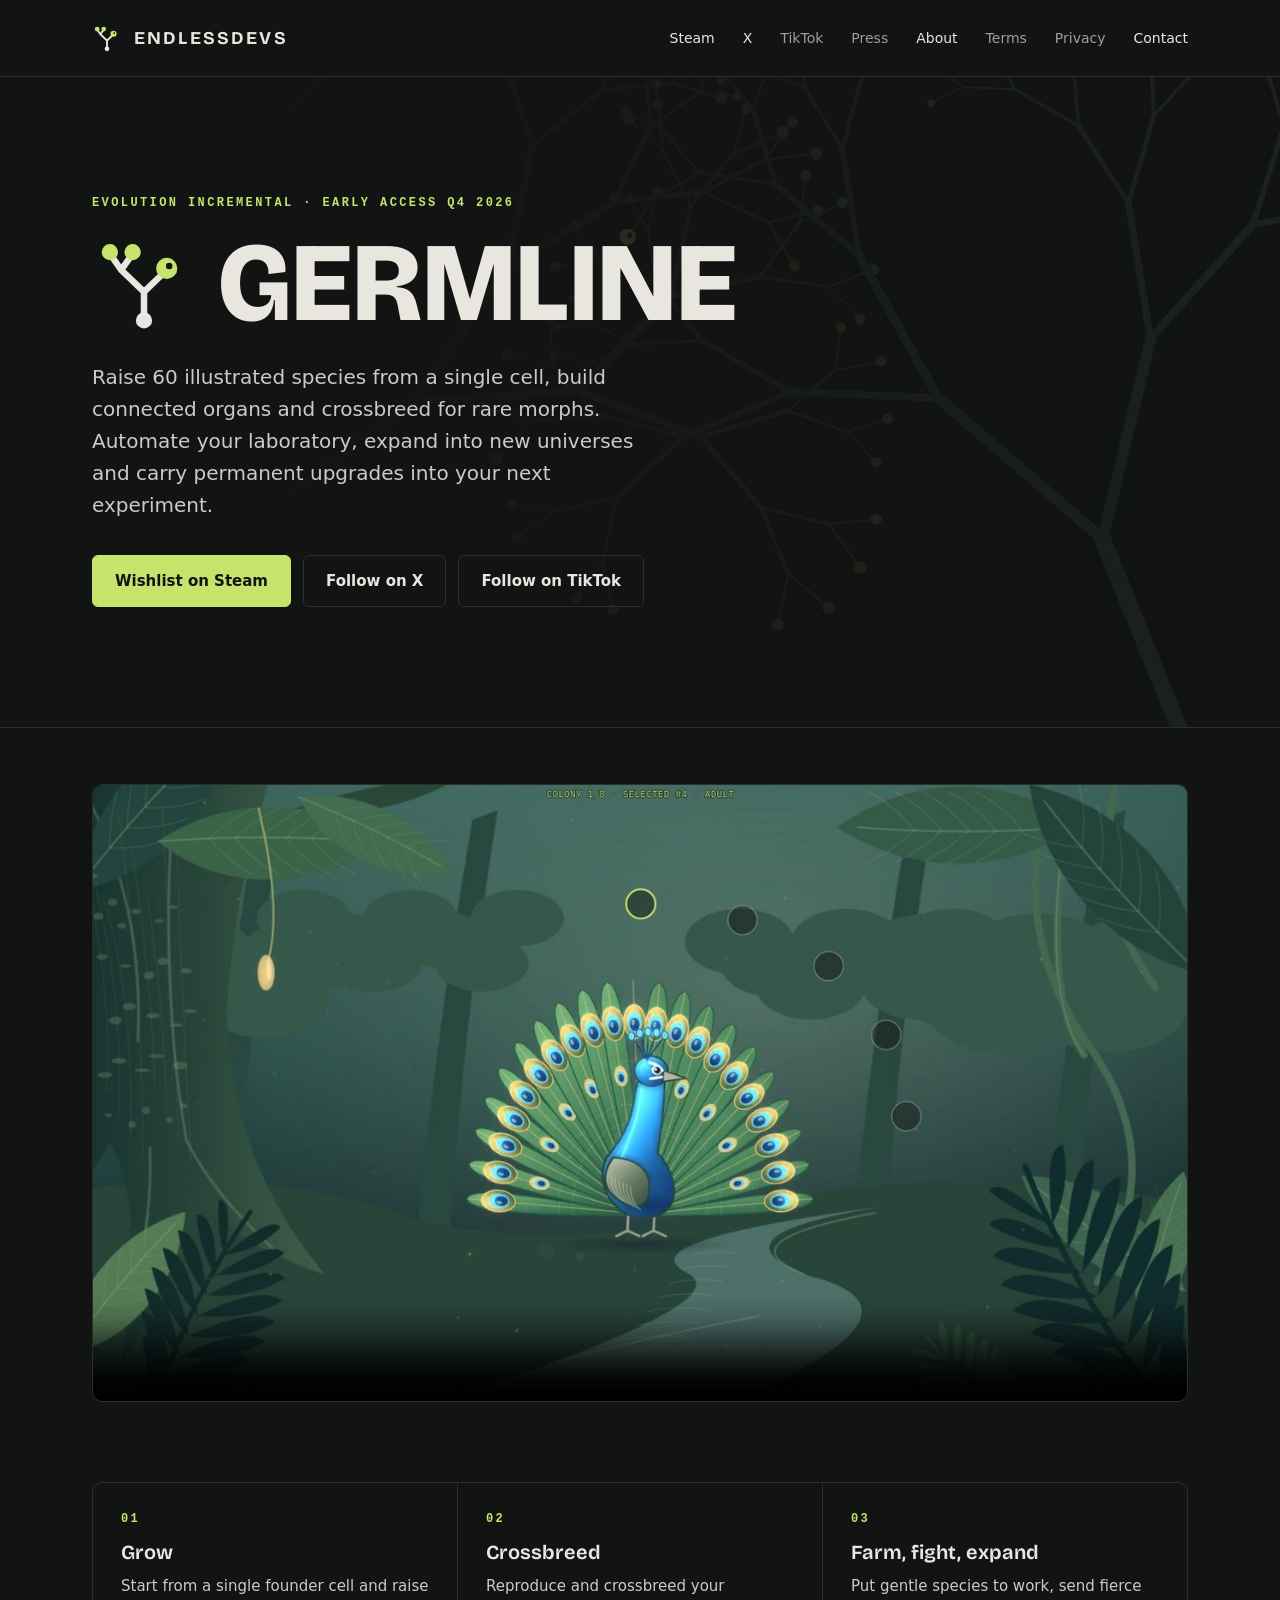
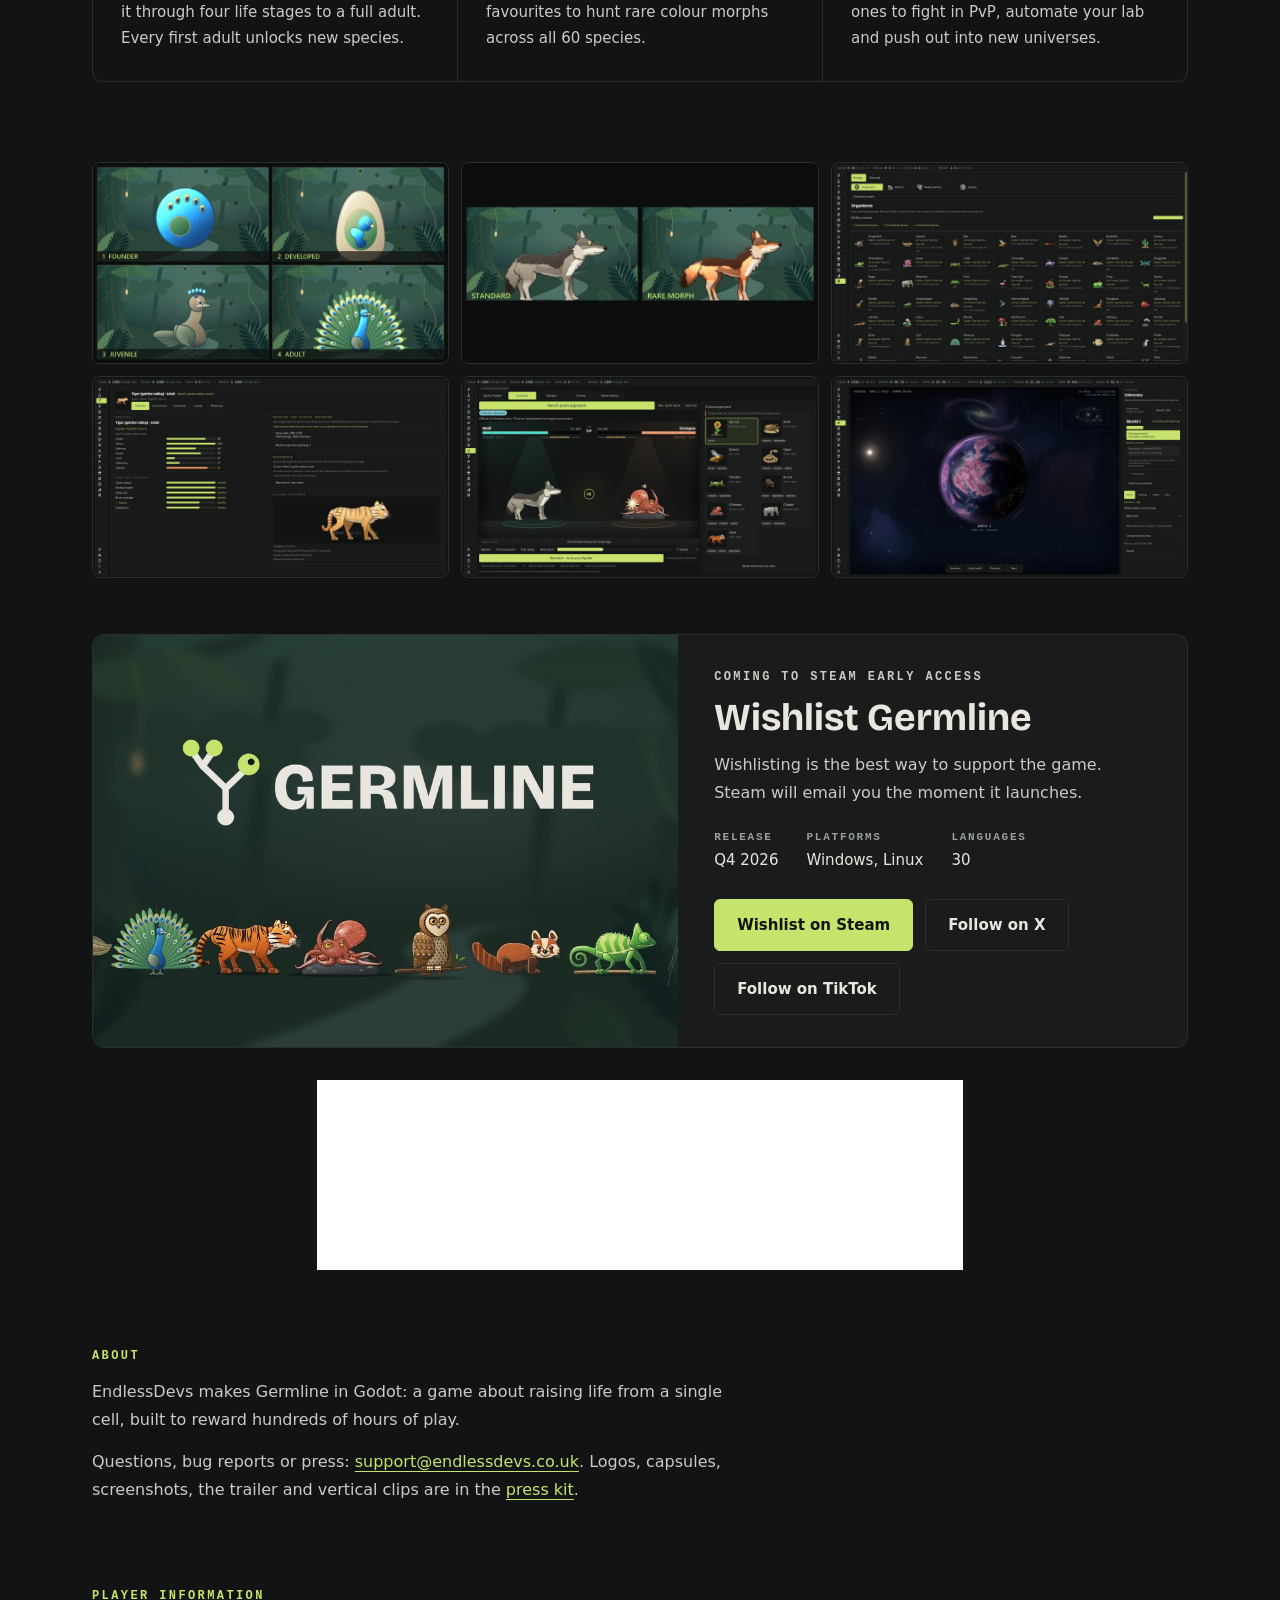
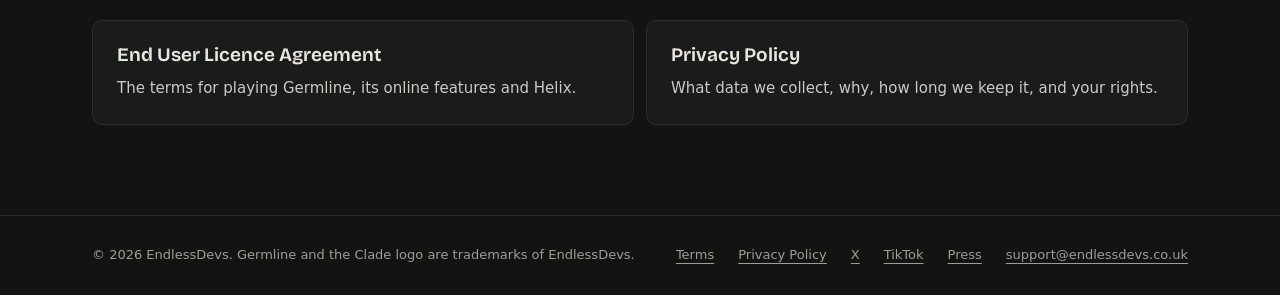
==== index.html @ 348ab43d "site: embed trailer and Steam widget; add /press kit (logos, capsules, screenshots, trailer, vertica" ====
<!doctype html>
<html lang="en">
<head>
<meta charset="utf-8">
<meta name="viewport" content="width=device-width, initial-scale=1">
<title>Germline · EndlessDevs</title>
<meta name="description" content="Germline is an evolution incremental game by EndlessDevs. Raise 60 illustrated species from a single cell, crossbreed for rare morphs and automate your laboratory. Wishlist it now on Steam.">
<meta property="og:title" content="Germline · EndlessDevs">
<meta property="og:description" content="Raise 60 illustrated species from a single cell. Wishlist it now on Steam.">
<meta property="og:image" content="https://endlessdevs.co.uk/assets/og.jpg">
<meta property="og:url" content="https://endlessdevs.co.uk/">
<meta name="twitter:card" content="summary_large_image">
<meta name="twitter:site" content="@TheEndlessDevs">
<meta name="theme-color" content="#121413">
<link rel="icon" href="/assets/mark.svg" type="image/svg+xml">
<link rel="preconnect" href="https://fonts.googleapis.com">
<link rel="preconnect" href="https://fonts.gstatic.com" crossorigin>
<link rel="stylesheet" href="https://fonts.googleapis.com/css2?family=Bricolage+Grotesque:opsz,wght@12..96,600;12..96,650;12..96,700;12..96,800&display=swap">
<link rel="stylesheet" href="/style.css?v=20261022f">
</head>
<body>
<a class="skip" href="#main">Skip to content</a>
<header class="site-header">
  <div class="wrap">
    <a class="brand" href="/"><img src="/assets/mark.svg" alt=""><span>ENDLESSDEVS</span></a>
    <nav class="nav" aria-label="Site">
      <a href="https://store.steampowered.com/app/5419730/Germline/" aria-current="page">Steam</a>
      <a href="https://x.com/TheEndlessDevs" aria-current="page">X</a>
      <a href="https://www.tiktok.com/@endless.devs">TikTok</a>
      <a href="/press">Press</a>
      <a href="/#about" aria-current="page">About</a>
      <a href="/eula">Terms</a>
      <a href="/privacy">Privacy</a>
      <a href="mailto:support@endlessdevs.co.uk" aria-current="page">Contact</a>
    </nav>
  </div>
</header>

<main id="main">
  <section class="hero">
    <div class="wrap">
      <p class="eyebrow">Evolution incremental · Early Access Q4 2026</p>
      <h1 class="logo"><img src="/assets/mark.svg" alt=""><span>GERMLINE</span></h1>
      <p class="lede">Raise 60 illustrated species from a single cell, build connected organs and crossbreed for rare morphs. Automate your laboratory, expand into new universes and carry permanent upgrades into your next experiment.</p>
      <div class="actions">
        <a class="btn btn-primary" href="https://store.steampowered.com/app/5419730/Germline/">Wishlist on Steam</a>
        <a class="btn" href="https://x.com/TheEndlessDevs">Follow on X</a>
        <a class="btn" href="https://www.tiktok.com/@endless.devs">Follow on TikTok</a>
      </div>
    </div>
  </section>

  <div class="wrap">
    <section class="trailer" aria-label="Trailer">
      <video controls playsinline preload="metadata" poster="/assets/trailer-poster.jpg" width="1920" height="1080">
        <source src="/assets/germline-trailer.mp4" type="video/mp4">
        <a href="/assets/germline-trailer.mp4">Watch the Germline trailer</a>
      </video>
    </section>

    <section class="features" aria-label="What you do in Germline">
      <div>
        <p class="eyebrow">01</p>
        <h2>Grow</h2>
        <p>Start from a single founder cell and raise it through four life stages to a full adult. Every first adult unlocks new species.</p>
      </div>
      <div>
        <p class="eyebrow">02</p>
        <h2>Crossbreed</h2>
        <p>Reproduce and crossbreed your favourites to hunt rare colour morphs across all 60 species.</p>
      </div>
      <div>
        <p class="eyebrow">03</p>
        <h2>Farm, fight, expand</h2>
        <p>Put gentle species to work, send fierce ones to fight in PvP, automate your lab and push out into new universes.</p>
      </div>
    </section>

    <section class="gallery" aria-label="Screenshots">
      <a href="/assets/shots/stages.jpg"><img src="/assets/shots/stages.jpg" alt="A peacock through its four life stages: founder cell, developed, juvenile and adult" loading="lazy" width="1600" height="900"></a>
      <a href="/assets/shots/morphs.jpg"><img src="/assets/shots/morphs.jpg" alt="A standard grey wolf beside its rare red colour morph" loading="lazy" width="1600" height="900"></a>
      <a href="/assets/shots/collection.jpg"><img src="/assets/shots/collection.jpg" alt="The organism collection: all 60 species unlocked, each with its role, fight and farm stats and rare morphs" loading="lazy" width="1600" height="900"></a>
      <a href="/assets/shots/species.jpg"><img src="/assets/shots/species.jpg" alt="Species page for a golden tabby tiger: stats, habitat fitness, reproduction and rare morph odds" loading="lazy" width="1600" height="900"></a>
      <a href="/assets/shots/arena.jpg"><img src="/assets/shots/arena.jpg" alt="A wolf strikes an octopus in the AI arena, with a list of opponents to choose from" loading="lazy" width="1600" height="900"></a>
      <a href="/assets/shots/universe.jpg"><img src="/assets/shots/universe.jpg" alt="The universe view: a pink and blue world in orbit, ready to develop to level 3" loading="lazy" width="1600" height="900"></a>
    </section>

    <section class="wishlist" aria-labelledby="wl-title">
      <a class="wl-art" href="https://store.steampowered.com/app/5419730/Germline/" tabindex="-1" aria-hidden="true"><img src="/assets/og.jpg" alt="" loading="lazy" width="1200" height="630"></a>
      <div class="wl-body">
        <p class="eyebrow">Coming to Steam Early Access</p>
        <h2 id="wl-title">Wishlist Germline</h2>
        <p>Wishlisting is the best way to support the game. Steam will email you the moment it launches.</p>
        <ul class="wl-meta">
          <li><strong>Release</strong>Q4 2026</li>
          <li><strong>Platforms</strong>Windows, Linux</li>
          <li><strong>Languages</strong>30</li>
        </ul>
        <div class="actions">
          <a class="btn btn-primary" href="https://store.steampowered.com/app/5419730/Germline/">Wishlist on Steam</a>
          <a class="btn" href="https://x.com/TheEndlessDevs">Follow on X</a>
          <a class="btn" href="https://www.tiktok.com/@endless.devs">Follow on TikTok</a>
        </div>
      </div>
    </section>

    <iframe class="steam-widget" src="https://store.steampowered.com/widget/5419730/" title="Germline on Steam" loading="lazy" width="646" height="190"></iframe>

    <section class="studio" id="about">
      <p class="eyebrow">About</p>
      <div>
        <p>EndlessDevs makes Germline in Godot: a game about raising life from a single cell, built to reward hundreds of hours of play.</p>
        <p>Questions, bug reports or press: <a href="mailto:support@endlessdevs.co.uk">support@endlessdevs.co.uk</a>. Logos, capsules, screenshots, the trailer and vertical clips are in the <a href="/press">press kit</a>.</p>
      </div>
    </section>

    <section class="docs" aria-labelledby="player-info">
      <p class="eyebrow" id="player-info">Player information</p>
      <div class="doc-links">
        <a href="/eula"><strong>End User Licence Agreement</strong><span>The terms for playing Germline, its online features and Helix.</span></a>
        <a href="/privacy"><strong>Privacy Policy</strong><span>What data we collect, why, how long we keep it, and your rights.</span></a>
      </div>
    </section>
  </div>
</main>

<footer class="site-footer">
  <div class="wrap">
    <span>© 2026 EndlessDevs. Germline and the Clade logo are trademarks of EndlessDevs.</span>
    <nav aria-label="Legal">
      <a href="/eula">Terms</a>
      <a href="/privacy">Privacy Policy</a>
      <a href="https://x.com/TheEndlessDevs">X</a>
      <a href="https://www.tiktok.com/@endless.devs">TikTok</a>
      <a href="/press">Press</a>
      <a href="mailto:support@endlessdevs.co.uk">support@endlessdevs.co.uk</a>
    </nav>
  </div>
</footer>
</body>
</html>
---- style.css ----
:root{color-scheme:dark;--bg:#121413;--panel:#191c1a;--ink:#e8e6df;--body:#c9ccc4;--muted:#9a9f97;--line:#2a2f2b;--accent:#c6e36b;--display:"Bricolage Grotesque",system-ui,sans-serif}
*{box-sizing:border-box}
html{scroll-behavior:smooth;scroll-padding-top:24px}
body{margin:0;background:var(--bg);color:var(--ink);font:16px/1.75 system-ui,-apple-system,"Segoe UI",sans-serif;-webkit-font-smoothing:antialiased}
a{color:var(--accent);text-underline-offset:4px}
a:hover{color:#fff}
a:focus-visible,button:focus-visible{outline:3px solid var(--accent);outline-offset:4px;border-radius:2px}
.skip{position:absolute;left:16px;top:-100px;background:var(--accent);color:var(--bg);padding:8px 14px;z-index:10}
.skip:focus{top:12px}
.wrap{max-width:1160px;margin:0 auto;padding:0 32px}

/* Site header and footer */
.site-header{border-bottom:1px solid var(--line)}
.site-header .wrap{display:flex;justify-content:space-between;align-items:center;min-height:76px;gap:24px}
.brand{display:flex;align-items:center;gap:12px;color:var(--ink);text-decoration:none;font:700 18px/1 var(--display);letter-spacing:.12em}
.brand img{width:30px;height:30px}
.brand small{display:block;font:600 10px/1.4 system-ui,sans-serif;letter-spacing:.2em;color:var(--muted);margin-top:4px}
.nav{display:flex;gap:28px;font-size:14px}
.nav a{color:var(--muted);text-decoration:none}
.nav a:hover,.nav a[aria-current]{color:var(--ink)}
.site-footer{border-top:1px solid var(--line);color:var(--muted);font-size:13px}
.site-footer .wrap{display:flex;flex-wrap:wrap;justify-content:space-between;gap:12px 28px;padding-top:28px;padding-bottom:28px}
.site-footer nav{display:flex;flex-wrap:wrap;gap:12px 24px}
.site-footer a{color:var(--muted)}
.site-footer a:hover{color:var(--ink)}

/* Shared type */
.eyebrow{color:var(--accent);text-transform:uppercase;letter-spacing:.2em;font:600 12px/1 ui-monospace,monospace;margin:0}
h1,h2,h3{font-family:var(--display);color:var(--ink)}
.btn{display:inline-flex;align-items:center;gap:8px;padding:12px 22px;border-radius:6px;font-weight:600;text-decoration:none;border:1px solid var(--line);color:var(--ink);background:transparent;cursor:pointer;font-size:15px}
.btn:hover{border-color:var(--ink);color:var(--ink)}
.btn-primary{background:var(--accent);border-color:var(--accent);color:var(--bg)}
.btn-primary:hover{background:#d8f08a;border-color:#d8f08a;color:var(--bg)}

/* Home */
.hero{position:relative;overflow:hidden;border-bottom:1px solid var(--line)}
.hero::before{content:"";position:absolute;inset:0;background:url(assets/bg.jpg) center/cover no-repeat;opacity:.9}
.hero::after{content:"";position:absolute;inset:0;background:linear-gradient(90deg,var(--bg) 20%,rgba(18,20,19,.55) 65%,rgba(18,20,19,.2))}
.hero .wrap{position:relative;z-index:1;padding-top:120px;padding-bottom:120px}
.logo{display:flex;align-items:center;gap:22px;margin:22px 0 26px}
.logo img{width:clamp(64px,9vw,104px);height:auto}
.logo span{font:800 clamp(52px,9vw,112px)/.9 var(--display);letter-spacing:.01em}
.lede{max-width:560px;font-size:20px;line-height:1.6;color:var(--body);margin:0 0 34px}
.actions{display:flex;flex-wrap:wrap;gap:12px;align-items:center}
.status{font-size:13px;color:var(--muted);margin-left:6px}
.features{display:grid;grid-template-columns:repeat(3,1fr);gap:1px;background:var(--line);border:1px solid var(--line);border-radius:10px;overflow:hidden;margin:80px 0}
.features div{background:var(--bg);padding:30px 28px}
.features h2{font-size:20px;line-height:1.3;margin:14px 0 8px;font-weight:650}
.features p{margin:0;color:var(--body);font-size:15px}
.features .eyebrow{color:var(--accent);font-size:12px}
.gallery{display:grid;grid-template-columns:repeat(3,1fr);gap:12px;margin:0 0 56px}
.gallery a{display:block;border:1px solid var(--line);border-radius:8px;overflow:hidden}
.gallery a:hover{border-color:var(--accent)}
.gallery img{display:block;width:100%;height:auto}
.wishlist{display:grid;grid-template-columns:1.15fr 1fr;background:var(--panel);border:1px solid var(--line);border-radius:12px;overflow:hidden;margin:0 0 80px}
.wl-art{display:block;background:var(--bg)}
.wl-art img{display:block;width:100%;height:100%;object-fit:cover}
.wl-body{padding:36px 36px 32px}
.wl-body h2{font-size:clamp(28px,3.4vw,38px);line-height:1.1;font-weight:700;margin:14px 0 12px}
.wl-body p{color:var(--body);margin:0}
.wl-meta{display:flex;flex-wrap:wrap;gap:10px 28px;list-style:none;padding:0;margin:22px 0 26px;font-size:15px;color:var(--ink)}
.wl-meta strong{display:block;font:600 11px/1.6 ui-monospace,monospace;letter-spacing:.16em;text-transform:uppercase;color:var(--muted)}
.studio{max-width:640px;padding:0 0 72px}
.studio .eyebrow{color:var(--accent);margin-bottom:16px}
.studio p{color:var(--body);margin:0 0 14px}

.docs{padding:0 0 90px}
.doc-links{display:grid;grid-template-columns:1fr 1fr;gap:12px;margin-top:18px}
.doc-links a{display:block;background:var(--panel);border:1px solid var(--line);border-radius:10px;padding:22px 24px;text-decoration:none;color:var(--body)}
.doc-links a:hover{border-color:var(--accent)}
.doc-links strong{display:block;color:var(--ink);font:650 19px/1.3 var(--display);margin-bottom:6px}
.doc-links span{font-size:15px}

/* Policy */
.doc-hero{padding:72px 0 40px}
.doc-hero h1{font-size:clamp(40px,6vw,68px);line-height:1.05;font-weight:650;letter-spacing:-.02em;margin:18px 0}
.doc-hero .intro{max-width:620px;font-size:19px;color:var(--body);margin:0}
.meta{display:flex;flex-wrap:wrap;align-items:center;gap:12px 24px;margin-top:26px;font-size:13px;color:var(--muted)}
.meta .btn{padding:7px 14px;font-size:13px}
.glance{display:grid;grid-template-columns:repeat(4,1fr);gap:12px;margin:0 0 56px;padding:0;list-style:none}
.glance li{background:var(--panel);border:1px solid var(--line);border-radius:10px;padding:18px 20px;font-size:14px;color:var(--body);line-height:1.5}
.glance strong{display:block;color:var(--ink);font:650 17px/1.3 var(--display);margin-bottom:6px}
.layout{display:grid;grid-template-columns:220px minmax(0,1fr);gap:64px;padding-bottom:90px}
.toc{position:sticky;top:24px;align-self:start}
.toc p{font:600 11px/1 ui-monospace,monospace;letter-spacing:.16em;color:var(--muted);margin:0 0 10px}
.toc a{display:block;color:var(--muted);text-decoration:none;font-size:14px;padding:8px 0 8px 12px;border-left:2px solid var(--line)}
.toc a:hover{color:var(--ink);border-left-color:var(--accent)}
article{max-width:740px}
article h2{font-size:26px;line-height:1.3;font-weight:600;letter-spacing:-.01em;margin:52px 0 16px;padding-top:22px;border-top:1px solid var(--line)}
article h2:first-of-type{margin-top:8px}
article p,article li{color:var(--body)}
article strong{color:var(--ink);font-weight:600}
article ul{padding-left:20px}
article li{padding:4px 0}
table{width:100%;border-collapse:collapse;font-size:15px;margin:8px 0 16px}
th,td{text-align:left;padding:12px 14px;border-bottom:1px solid var(--line);vertical-align:top;color:var(--body)}
th{color:var(--ink);font-weight:600;background:var(--panel)}
.callout{background:var(--panel);border:1px solid var(--line);border-left:3px solid var(--accent);border-radius:6px;padding:16px 20px;margin:20px 0}
.callout p{margin:0}

@media(max-width:900px){
  .features{grid-template-columns:1fr}
  .gallery{grid-template-columns:1fr 1fr}
  .wishlist{grid-template-columns:1fr}
  .doc-links{grid-template-columns:1fr}
  .glance{grid-template-columns:1fr 1fr}
  .layout{grid-template-columns:1fr;gap:28px}
  .toc{position:static;border-bottom:1px solid var(--line);padding-bottom:18px}
  .toc a{display:inline-block;border:0;padding:4px 16px 4px 0}
}
@media(max-width:600px){
  .wrap{padding:0 16px}
  .nav{gap:14px;font-size:13px}
  .brand{font-size:15px;letter-spacing:.08em;gap:10px}
  .brand img{width:26px;height:26px}
  .brand small{display:none}
  .hero .wrap{padding-top:72px;padding-bottom:72px}
  .hero::after{background:rgba(18,20,19,.78)}
  .glance{grid-template-columns:1fr}
  .gallery{grid-template-columns:1fr}
  .wl-body{padding:26px 20px 24px}
  th,td{padding:10px 8px;font-size:14px}
}
@media(max-width:600px){.nav a[href="/#about"],.nav a[href*="tiktok"]{display:none}}
@media(max-width:600px){.logo{gap:14px}.logo img{width:13vw}.logo span{font-size:12vw}}
@media(max-width:380px){.nav a[href^="mailto"]{display:none}}
@media(prefers-reduced-motion:reduce){html{scroll-behavior:auto}}
@media print{
  :root{color-scheme:light}
  body{background:#fff;color:#000;font-size:11pt}
  .site-header,.site-footer,.toc,.meta .btn,.skip{display:none}
  .layout{display:block}
  .glance li,th,.callout{background:none}
  h1,h2,h3,p,li,td,th,strong,.glance strong,.meta,.intro,.eyebrow{color:#000}
  a{color:#000}
  h2{break-after:avoid}
}

/* Trailer, Steam widget, press kit */
.trailer{margin:56px 0 0}
.trailer video{display:block;width:100%;height:auto;background:#000;border:1px solid var(--line);border-radius:10px}
.steam-widget{display:block;width:100%;max-width:646px;height:190px;border:0;margin:-48px auto 80px}
.press-block{padding:0 0 56px}
.press-block h2{font-size:26px;line-height:1.3;font-weight:650;margin:0 0 16px;padding-top:22px;border-top:1px solid var(--line)}
.press-block p,.press-block li{color:var(--body);max-width:740px}
.press-block .gallery{margin:0}
.press-block .gallery img{aspect-ratio:16/9;object-fit:contain;background:var(--bg)}
.press-block figcaption{font-size:13px;color:var(--muted);padding:8px 2px 0}
.clips{display:grid;grid-template-columns:repeat(auto-fill,minmax(170px,1fr));gap:12px}
.clips figure,.press-block figure{margin:0}
.clips video{display:block;width:100%;height:auto;background:#000;border:1px solid var(--line);border-radius:8px}
@media(max-width:600px){.nav a[href="/press"]{display:none}}
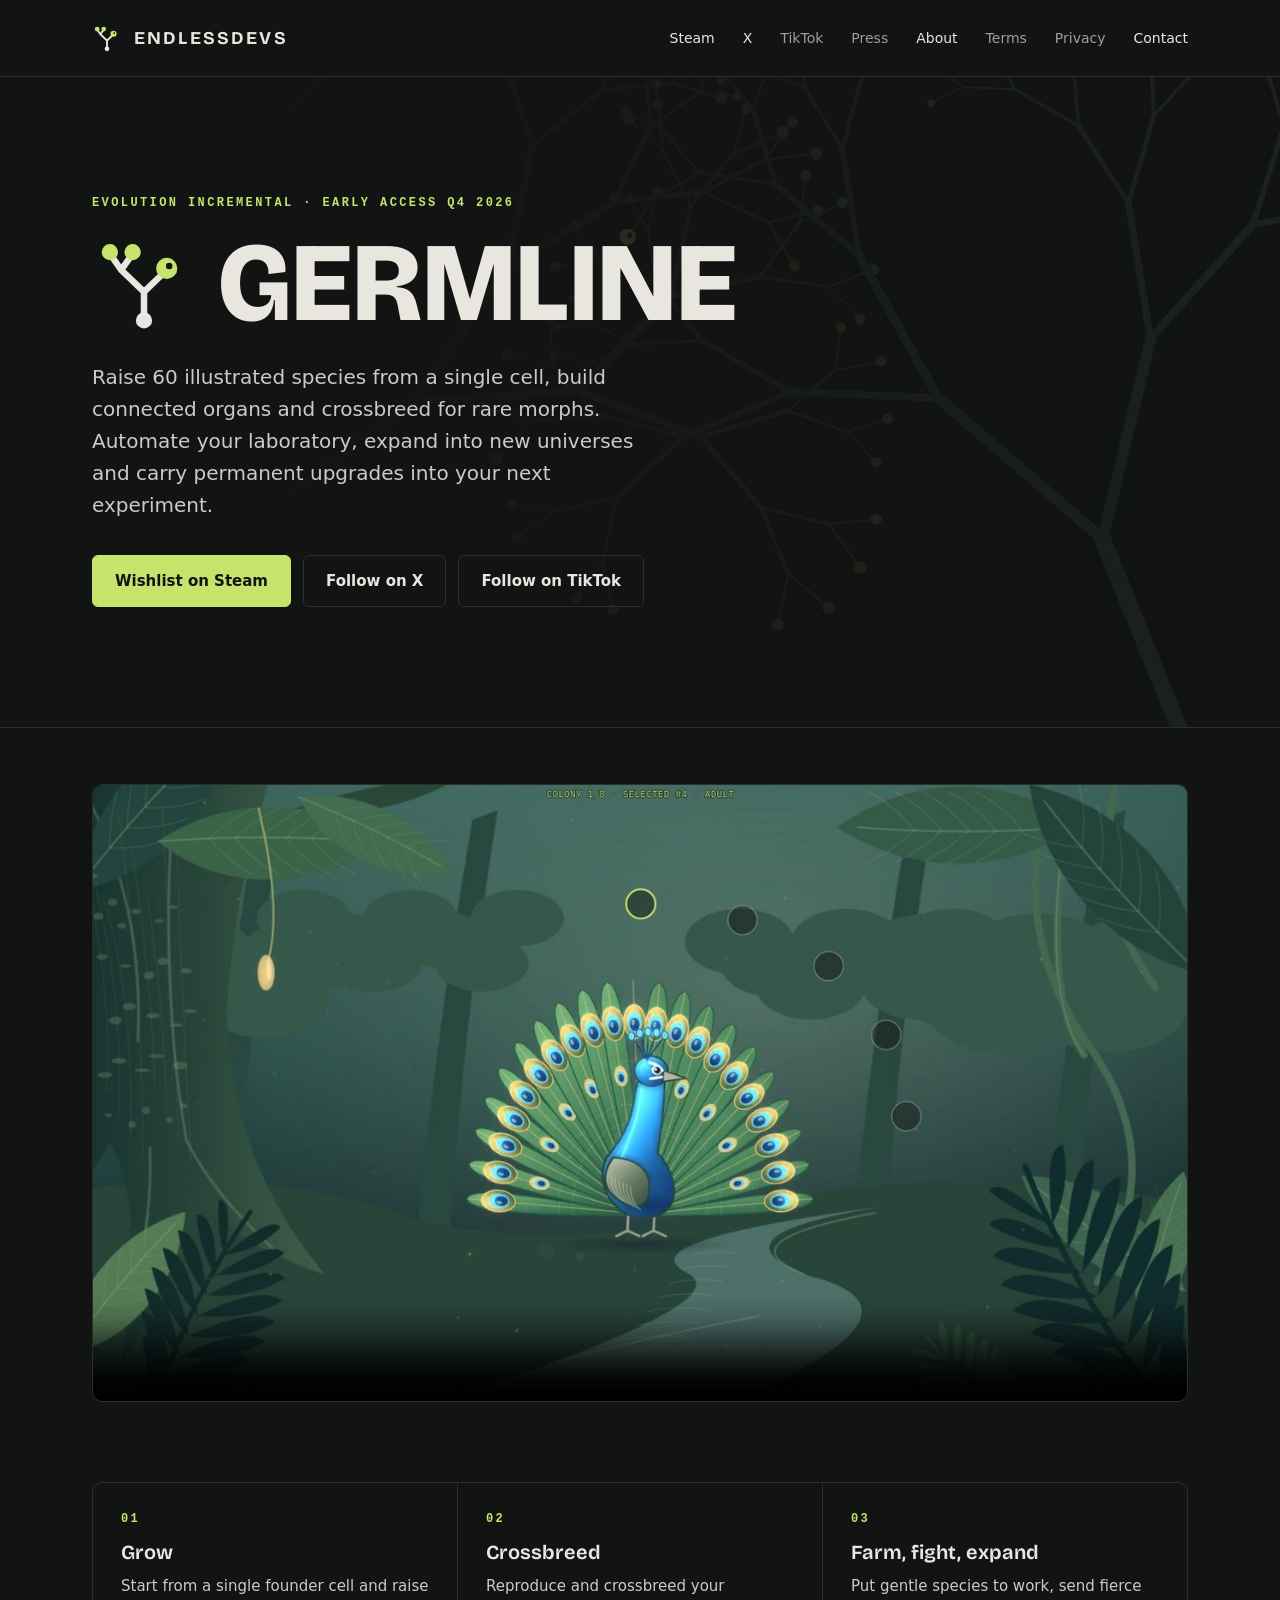
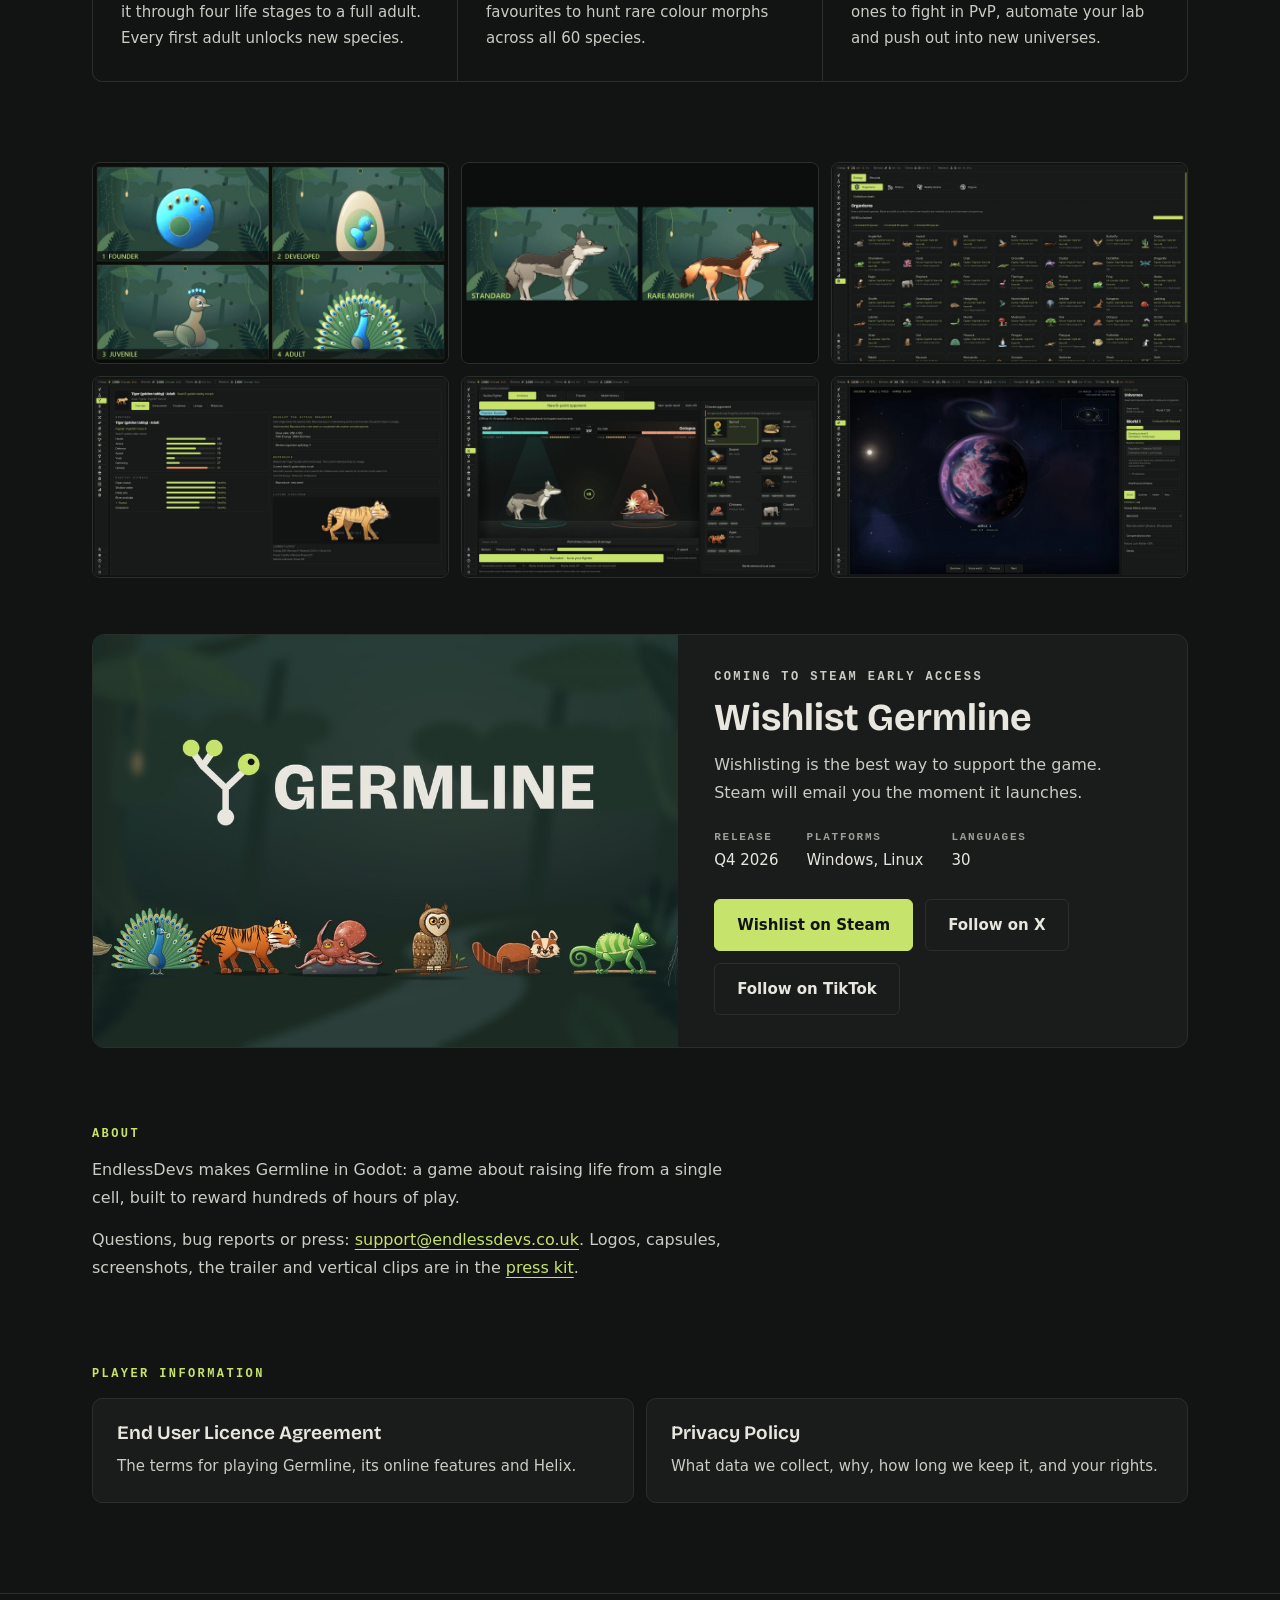
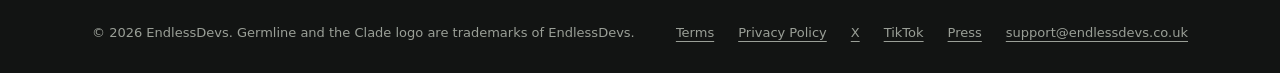
==== commit b25cd40f: "site: remove Steam widget; wishlist section covers it" ====
--- a/index.html
+++ b/index.html
@@ -104,8 +104,6 @@
       </div>
     </section>
 
-    <iframe class="steam-widget" src="https://store.steampowered.com/widget/5419730/" title="Germline on Steam" loading="lazy" width="646" height="190"></iframe>
-
     <section class="studio" id="about">
       <p class="eyebrow">About</p>
       <div>
--- a/style.css
+++ b/style.css
@@ -136,10 +136,9 @@
   h2{break-after:avoid}
 }
 
-/* Trailer, Steam widget, press kit */
+/* Trailer, press kit */
 .trailer{margin:56px 0 0}
 .trailer video{display:block;width:100%;height:auto;background:#000;border:1px solid var(--line);border-radius:10px}
-.steam-widget{display:block;width:100%;max-width:646px;height:190px;border:0;margin:-48px auto 80px}
 .press-block{padding:0 0 56px}
 .press-block h2{font-size:26px;line-height:1.3;font-weight:650;margin:0 0 16px;padding-top:22px;border-top:1px solid var(--line)}
 .press-block p,.press-block li{color:var(--body);max-width:740px}
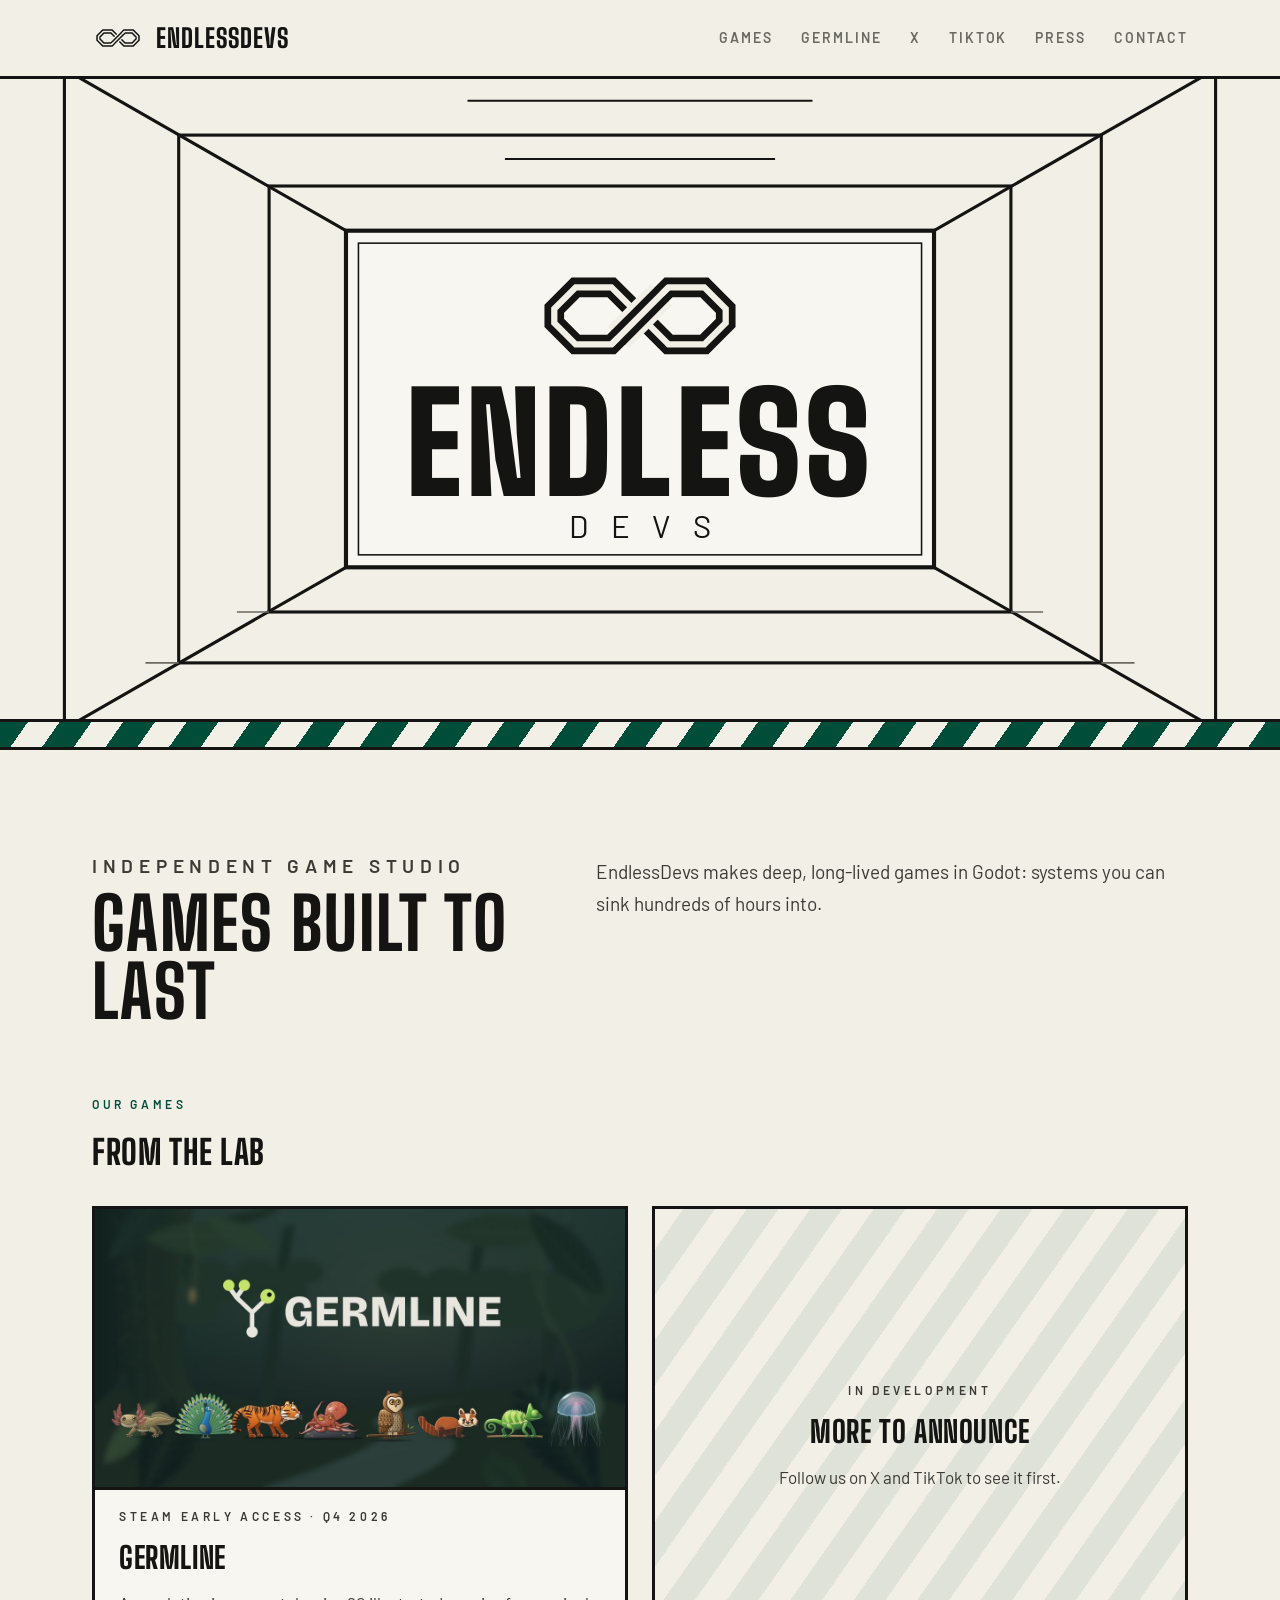
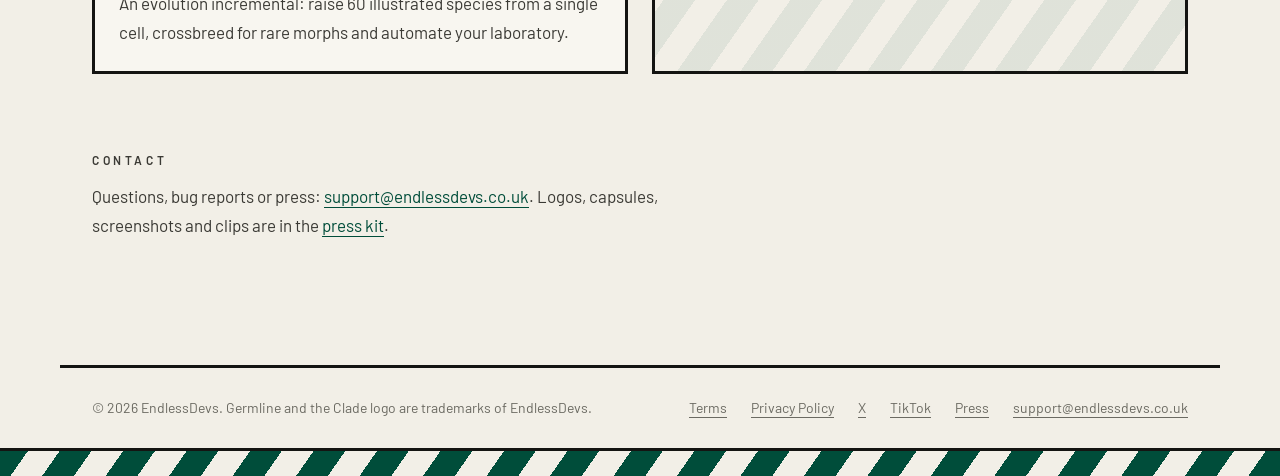
==== commit b8567cbb: "site: EndlessDevs studio theme; studio home, Germline moves to /germline, X and TikTok kit" ====
--- a/index.html
+++ b/index.html
@@ -3,120 +3,93 @@
 <head>
 <meta charset="utf-8">
 <meta name="viewport" content="width=device-width, initial-scale=1">
-<title>Germline · EndlessDevs</title>
-<meta name="description" content="Germline is an evolution incremental game by EndlessDevs. Raise 60 illustrated species from a single cell, crossbreed for rare morphs and automate your laboratory. Wishlist it now on Steam.">
-<meta property="og:title" content="Germline · EndlessDevs">
-<meta property="og:description" content="Raise 60 illustrated species from a single cell. Wishlist it now on Steam.">
-<meta property="og:image" content="https://endlessdevs.co.uk/assets/og.jpg">
+<title>EndlessDevs · Independent game studio</title>
+<meta name="description" content="EndlessDevs is an independent game studio making deep, long-lived games in Godot. Our first game, Germline, is coming to Steam Early Access.">
+<meta property="og:title" content="EndlessDevs">
+<meta property="og:description" content="Independent game studio. Makers of Germline, coming to Steam Early Access.">
+<meta property="og:image" content="https://endlessdevs.co.uk/assets/brand/og.png">
 <meta property="og:url" content="https://endlessdevs.co.uk/">
 <meta name="twitter:card" content="summary_large_image">
 <meta name="twitter:site" content="@TheEndlessDevs">
-<meta name="theme-color" content="#121413">
-<link rel="icon" href="/assets/mark.svg" type="image/svg+xml">
+<meta name="theme-color" content="#f2efe7">
+<link rel="canonical" href="https://endlessdevs.co.uk/">
+<link rel="icon" href="/assets/brand/mark.svg" type="image/svg+xml">
 <link rel="preconnect" href="https://fonts.googleapis.com">
 <link rel="preconnect" href="https://fonts.gstatic.com" crossorigin>
-<link rel="stylesheet" href="https://fonts.googleapis.com/css2?family=Bricolage+Grotesque:opsz,wght@12..96,600;12..96,650;12..96,700;12..96,800&display=swap">
-<link rel="stylesheet" href="/style.css?v=20261022f">
+<link rel="stylesheet" href="https://fonts.googleapis.com/css2?family=Barlow:wght@300;400;600;700&family=Big+Shoulders+Display:wght@800;900&display=swap">
+<link rel="stylesheet" href="/style.css?v=20261104a">
 </head>
 <body>
 <a class="skip" href="#main">Skip to content</a>
 <header class="site-header">
   <div class="wrap">
-    <a class="brand" href="/"><img src="/assets/mark.svg" alt=""><span>ENDLESSDEVS</span></a>
+    <a class="brand" href="/"><img src="/assets/brand/mark.svg" alt=""><span>ENDLESSDEVS</span></a>
     <nav class="nav" aria-label="Site">
-      <a href="https://store.steampowered.com/app/5419730/Germline/" aria-current="page">Steam</a>
-      <a href="https://x.com/TheEndlessDevs" aria-current="page">X</a>
+      <a href="/#games">Games</a>
+      <a href="/germline">Germline</a>
+      <a href="https://x.com/TheEndlessDevs">X</a>
       <a href="https://www.tiktok.com/@endless.devs">TikTok</a>
       <a href="/press">Press</a>
-      <a href="/#about" aria-current="page">About</a>
-      <a href="/eula">Terms</a>
-      <a href="/privacy">Privacy</a>
-      <a href="mailto:support@endlessdevs.co.uk" aria-current="page">Contact</a>
+      <a href="mailto:support@endlessdevs.co.uk">Contact</a>
     </nav>
   </div>
 </header>
 
 <main id="main">
-  <section class="hero">
-    <div class="wrap">
-      <p class="eyebrow">Evolution incremental · Early Access Q4 2026</p>
-      <h1 class="logo"><img src="/assets/mark.svg" alt=""><span>GERMLINE</span></h1>
-      <p class="lede">Raise 60 illustrated species from a single cell, build connected organs and crossbreed for rare morphs. Automate your laboratory, expand into new universes and carry permanent upgrades into your next experiment.</p>
-      <div class="actions">
-        <a class="btn btn-primary" href="https://store.steampowered.com/app/5419730/Germline/">Wishlist on Steam</a>
-        <a class="btn" href="https://x.com/TheEndlessDevs">Follow on X</a>
-        <a class="btn" href="https://www.tiktok.com/@endless.devs">Follow on TikTok</a>
-      </div>
-    </div>
+  <section class="corridor">
+    <svg viewBox="0 0 1232 706" preserveAspectRatio="xMidYMid slice" role="img" aria-label="EndlessDevs sign at the end of an endless corridor">
+      <g fill="none" stroke="#141412" stroke-width="3">
+        <path d="M0 0L333 191M1232 0L899 191M0 706L333 515M1232 706L899 515"/>
+        <rect x="62" y="35" width="1108" height="636"/>
+        <rect x="172" y="99" width="888" height="508"/>
+        <rect x="259" y="148" width="714" height="410"/>
+        <path d="M450 66H782M486 122H746" stroke-width="2"/>
+        <path d="M30 671H62M1170 671H1202M140 607H172M1060 607H1092M228 558H259M973 558H1004" stroke="#6b6a62" stroke-width="1.5"/>
+      </g>
+      <rect x="333" y="191" width="566" height="324" fill="#f8f6f0" stroke="#141412" stroke-width="4"/>
+      <rect x="345" y="203" width="542" height="300" fill="none" stroke="#141412" stroke-width="1.5"/>
+      <image href="/assets/brand/mark.svg" x="506" y="218" width="220" height="110"/>
+      <text class="wm" x="616" y="446" text-anchor="middle">ENDLESS</text>
+      <text class="sub" x="627" y="487" text-anchor="middle">DEVS</text>
+    </svg>
+    <div class="stripe" aria-hidden="true"></div>
   </section>
 
   <div class="wrap">
-    <section class="trailer" aria-label="Trailer">
-      <video controls playsinline preload="metadata" poster="/assets/trailer-poster.jpg" width="1920" height="1080">
-        <source src="/assets/germline-trailer.mp4" type="video/mp4">
-        <a href="/assets/germline-trailer.mp4">Watch the Germline trailer</a>
-      </video>
+    <section class="intro-band">
+      <div>
+        <p class="eyebrow">Independent game studio</p>
+        <h1>Games built to last</h1>
+      </div>
+      <p>EndlessDevs makes deep, long-lived games in Godot: systems you can sink hundreds of hours into.</p>
     </section>
 
-    <section class="features" aria-label="What you do in Germline">
-      <div>
-        <p class="eyebrow">01</p>
-        <h2>Grow</h2>
-        <p>Start from a single founder cell and raise it through four life stages to a full adult. Every first adult unlocks new species.</p>
-      </div>
-      <div>
-        <p class="eyebrow">02</p>
-        <h2>Crossbreed</h2>
-        <p>Reproduce and crossbreed your favourites to hunt rare colour morphs across all 60 species.</p>
-      </div>
-      <div>
-        <p class="eyebrow">03</p>
-        <h2>Farm, fight, expand</h2>
-        <p>Put gentle species to work, send fierce ones to fight in PvP, automate your lab and push out into new universes.</p>
-      </div>
-    </section>
-
-    <section class="gallery" aria-label="Screenshots">
-      <a href="/assets/shots/stages.jpg"><img src="/assets/shots/stages.jpg" alt="A peacock through its four life stages: founder cell, developed, juvenile and adult" loading="lazy" width="1600" height="900"></a>
-      <a href="/assets/shots/morphs.jpg"><img src="/assets/shots/morphs.jpg" alt="A standard grey wolf beside its rare red colour morph" loading="lazy" width="1600" height="900"></a>
-      <a href="/assets/shots/collection.jpg"><img src="/assets/shots/collection.jpg" alt="The organism collection: all 60 species unlocked, each with its role, fight and farm stats and rare morphs" loading="lazy" width="1600" height="900"></a>
-      <a href="/assets/shots/species.jpg"><img src="/assets/shots/species.jpg" alt="Species page for a golden tabby tiger: stats, habitat fitness, reproduction and rare morph odds" loading="lazy" width="1600" height="900"></a>
-      <a href="/assets/shots/arena.jpg"><img src="/assets/shots/arena.jpg" alt="A wolf strikes an octopus in the AI arena, with a list of opponents to choose from" loading="lazy" width="1600" height="900"></a>
-      <a href="/assets/shots/universe.jpg"><img src="/assets/shots/universe.jpg" alt="The universe view: a pink and blue world in orbit, ready to develop to level 3" loading="lazy" width="1600" height="900"></a>
-    </section>
-
-    <section class="wishlist" aria-labelledby="wl-title">
-      <a class="wl-art" href="https://store.steampowered.com/app/5419730/Germline/" tabindex="-1" aria-hidden="true"><img src="/assets/og.jpg" alt="" loading="lazy" width="1200" height="630"></a>
-      <div class="wl-body">
-        <p class="eyebrow">Coming to Steam Early Access</p>
-        <h2 id="wl-title">Wishlist Germline</h2>
-        <p>Wishlisting is the best way to support the game. Steam will email you the moment it launches.</p>
-        <ul class="wl-meta">
-          <li><strong>Release</strong>Q4 2026</li>
-          <li><strong>Platforms</strong>Windows, Linux</li>
-          <li><strong>Languages</strong>30</li>
-        </ul>
-        <div class="actions">
-          <a class="btn btn-primary" href="https://store.steampowered.com/app/5419730/Germline/">Wishlist on Steam</a>
-          <a class="btn" href="https://x.com/TheEndlessDevs">Follow on X</a>
-          <a class="btn" href="https://www.tiktok.com/@endless.devs">Follow on TikTok</a>
+    <section class="games" id="games" aria-labelledby="games-title">
+      <p class="eyebrow">Our games</p>
+      <h2 id="games-title">From the lab</h2>
+      <div class="game-grid">
+        <a class="game" href="/germline">
+          <img src="/assets/og.jpg" alt="Germline key art" width="1200" height="630" loading="lazy">
+          <div>
+            <p class="eyebrow">Steam Early Access · Q4 2026</p>
+            <h3>Germline</h3>
+            <p>An evolution incremental: raise 60 illustrated species from a single cell, crossbreed for rare morphs and automate your laboratory.</p>
+          </div>
+        </a>
+        <div class="game next">
+          <div>
+            <p class="eyebrow">In development</p>
+            <h3>More to announce</h3>
+            <p>Follow us on X and TikTok to see it first.</p>
+          </div>
         </div>
       </div>
     </section>
 
     <section class="studio" id="about">
-      <p class="eyebrow">About</p>
+      <p class="eyebrow">Contact</p>
       <div>
-        <p>EndlessDevs makes Germline in Godot: a game about raising life from a single cell, built to reward hundreds of hours of play.</p>
-        <p>Questions, bug reports or press: <a href="mailto:support@endlessdevs.co.uk">support@endlessdevs.co.uk</a>. Logos, capsules, screenshots, the trailer and vertical clips are in the <a href="/press">press kit</a>.</p>
-      </div>
-    </section>
-
-    <section class="docs" aria-labelledby="player-info">
-      <p class="eyebrow" id="player-info">Player information</p>
-      <div class="doc-links">
-        <a href="/eula"><strong>End User Licence Agreement</strong><span>The terms for playing Germline, its online features and Helix.</span></a>
-        <a href="/privacy"><strong>Privacy Policy</strong><span>What data we collect, why, how long we keep it, and your rights.</span></a>
+        <p>Questions, bug reports or press: <a href="mailto:support@endlessdevs.co.uk">support@endlessdevs.co.uk</a>. Logos, capsules, screenshots and clips are in the <a href="/press">press kit</a>.</p>
       </div>
     </section>
   </div>
@@ -135,5 +108,6 @@
     </nav>
   </div>
 </footer>
+<div class="stripe" aria-hidden="true"></div>
 </body>
 </html>
--- a/style.css
+++ b/style.css
@@ -1,92 +1,115 @@
-:root{color-scheme:dark;--bg:#121413;--panel:#191c1a;--ink:#e8e6df;--body:#c9ccc4;--muted:#9a9f97;--line:#2a2f2b;--accent:#c6e36b;--display:"Bricolage Grotesque",system-ui,sans-serif}
+:root{color-scheme:light;--bg:#f2efe7;--panel:#f8f6f0;--ink:#141412;--body:#3b3a35;--muted:#6b6a62;--line:#d8d3c6;--rule:#141412;--accent:#004d3a;--display:"Big Shoulders Display",Impact,sans-serif;--text:"Barlow",system-ui,-apple-system,"Segoe UI",sans-serif;--stripe:repeating-linear-gradient(-55deg,var(--accent) 0 26px,var(--bg) 26px 52px)}
 *{box-sizing:border-box}
 html{scroll-behavior:smooth;scroll-padding-top:24px}
-body{margin:0;background:var(--bg);color:var(--ink);font:16px/1.75 system-ui,-apple-system,"Segoe UI",sans-serif;-webkit-font-smoothing:antialiased}
+body{margin:0;background:var(--bg);color:var(--ink);font:17px/1.7 var(--text);-webkit-font-smoothing:antialiased}
 a{color:var(--accent);text-underline-offset:4px}
-a:hover{color:#fff}
+a:hover{color:var(--ink)}
 a:focus-visible,button:focus-visible{outline:3px solid var(--accent);outline-offset:4px;border-radius:2px}
-.skip{position:absolute;left:16px;top:-100px;background:var(--accent);color:var(--bg);padding:8px 14px;z-index:10}
+.skip{position:absolute;left:16px;top:-100px;background:var(--ink);color:var(--bg);padding:8px 14px;z-index:10}
 .skip:focus{top:12px}
 .wrap{max-width:1160px;margin:0 auto;padding:0 32px}
+.stripe{height:28px;background:var(--stripe);border-top:3px solid var(--rule)}
 
 /* Site header and footer */
-.site-header{border-bottom:1px solid var(--line)}
+.site-header{border-bottom:3px solid var(--rule)}
 .site-header .wrap{display:flex;justify-content:space-between;align-items:center;min-height:76px;gap:24px}
-.brand{display:flex;align-items:center;gap:12px;color:var(--ink);text-decoration:none;font:700 18px/1 var(--display);letter-spacing:.12em}
-.brand img{width:30px;height:30px}
-.brand small{display:block;font:600 10px/1.4 system-ui,sans-serif;letter-spacing:.2em;color:var(--muted);margin-top:4px}
-.nav{display:flex;gap:28px;font-size:14px}
+.brand{display:flex;align-items:center;gap:12px;color:var(--ink);text-decoration:none;font:800 26px/1 var(--display);letter-spacing:.04em}
+.brand img{width:52px;height:26px}
+.nav{display:flex;gap:28px;font:600 14px/1 var(--text);letter-spacing:.14em;text-transform:uppercase}
 .nav a{color:var(--muted);text-decoration:none}
 .nav a:hover,.nav a[aria-current]{color:var(--ink)}
-.site-footer{border-top:1px solid var(--line);color:var(--muted);font-size:13px}
-.site-footer .wrap{display:flex;flex-wrap:wrap;justify-content:space-between;gap:12px 28px;padding-top:28px;padding-bottom:28px}
+.site-footer{color:var(--muted);font-size:14px;margin-top:40px}
+.site-footer .wrap{display:flex;flex-wrap:wrap;justify-content:space-between;gap:12px 28px;padding-top:28px;padding-bottom:28px;border-top:3px solid var(--rule)}
 .site-footer nav{display:flex;flex-wrap:wrap;gap:12px 24px}
 .site-footer a{color:var(--muted)}
 .site-footer a:hover{color:var(--ink)}
 
 /* Shared type */
-.eyebrow{color:var(--accent);text-transform:uppercase;letter-spacing:.2em;font:600 12px/1 ui-monospace,monospace;margin:0}
-h1,h2,h3{font-family:var(--display);color:var(--ink)}
-.btn{display:inline-flex;align-items:center;gap:8px;padding:12px 22px;border-radius:6px;font-weight:600;text-decoration:none;border:1px solid var(--line);color:var(--ink);background:transparent;cursor:pointer;font-size:15px}
-.btn:hover{border-color:var(--ink);color:var(--ink)}
+.eyebrow{color:var(--accent);text-transform:uppercase;letter-spacing:.3em;font:600 12px/1 var(--text);margin:0}
+h1,h2,h3{font-family:var(--display);color:var(--ink);text-transform:uppercase;letter-spacing:.02em}
+.btn{display:inline-flex;align-items:center;gap:8px;padding:13px 24px;font:700 14px/1 var(--text);letter-spacing:.14em;text-transform:uppercase;text-decoration:none;border:2px solid var(--rule);color:var(--ink);background:transparent;cursor:pointer}
+.btn:hover{background:var(--ink);color:var(--bg)}
 .btn-primary{background:var(--accent);border-color:var(--accent);color:var(--bg)}
-.btn-primary:hover{background:#d8f08a;border-color:#d8f08a;color:var(--bg)}
+.btn-primary:hover{background:var(--ink);border-color:var(--ink);color:var(--bg)}
 
-/* Home */
-.hero{position:relative;overflow:hidden;border-bottom:1px solid var(--line)}
+/* Studio home */
+.corridor{border-bottom:3px solid var(--rule)}
+.corridor svg{display:block;width:100%;height:clamp(380px,56vw,640px)}
+.corridor .wm{font:900 132px/1 var(--display);fill:var(--ink);letter-spacing:4px}
+.corridor .sub{font:400 30px/1 var(--text);fill:var(--ink);letter-spacing:22px}
+.intro-band{display:grid;grid-template-columns:1fr 1.3fr;gap:48px;align-items:start;padding:72px 0 24px}
+.intro-band h1{font-size:clamp(40px,6vw,72px);line-height:.95;font-weight:800;margin:14px 0 0}
+.intro-band p{font-size:19px;color:var(--body);margin:34px 0 0}
+.games{padding:48px 0 80px}
+.games>h2{font-size:34px;font-weight:800;margin:14px 0 24px}
+.game-grid{display:grid;grid-template-columns:repeat(2,1fr);gap:24px}
+.game{display:block;border:3px solid var(--rule);background:var(--panel);color:var(--ink);text-decoration:none}
+.game img{display:block;width:100%;height:auto;border-bottom:3px solid var(--rule)}
+.game div{padding:20px 24px 24px}
+.game h3{font-size:30px;font-weight:800;margin:10px 0 6px}
+.game p{margin:0;color:var(--body)}
+a.game:hover{background:var(--ink)}
+a.game:hover h3,a.game:hover p,a.game:hover .eyebrow{color:var(--bg)}
+.game.next{display:flex;align-items:center;justify-content:center;min-height:320px;background:repeating-linear-gradient(-55deg,transparent 0 26px,rgba(0,77,58,.08) 26px 52px)}
+.game.next div{text-align:center}
+
+/* Game page: the game's own dark art band inside the studio frame */
+.hero{position:relative;overflow:hidden;border-bottom:3px solid var(--rule);background:#121413;--ink:#f2efe7;--body:#d6d3ca;--accent:#c6e36b;color:var(--ink)}
 .hero::before{content:"";position:absolute;inset:0;background:url(assets/bg.jpg) center/cover no-repeat;opacity:.9}
-.hero::after{content:"";position:absolute;inset:0;background:linear-gradient(90deg,var(--bg) 20%,rgba(18,20,19,.55) 65%,rgba(18,20,19,.2))}
+.hero::after{content:"";position:absolute;inset:0;background:linear-gradient(90deg,#121413 20%,rgba(18,20,19,.55) 65%,rgba(18,20,19,.2))}
 .hero .wrap{position:relative;z-index:1;padding-top:120px;padding-bottom:120px}
+.hero .btn{border-color:var(--ink);color:var(--ink)}
+.hero .btn:hover{background:var(--ink);color:#121413}
+.hero .btn-primary{background:var(--accent);border-color:var(--accent);color:#121413}
 .logo{display:flex;align-items:center;gap:22px;margin:22px 0 26px}
 .logo img{width:clamp(64px,9vw,104px);height:auto}
-.logo span{font:800 clamp(52px,9vw,112px)/.9 var(--display);letter-spacing:.01em}
+.logo span{font:800 clamp(52px,9vw,112px)/.9 "Bricolage Grotesque",var(--display);letter-spacing:.01em;text-transform:none}
 .lede{max-width:560px;font-size:20px;line-height:1.6;color:var(--body);margin:0 0 34px}
 .actions{display:flex;flex-wrap:wrap;gap:12px;align-items:center}
 .status{font-size:13px;color:var(--muted);margin-left:6px}
-.features{display:grid;grid-template-columns:repeat(3,1fr);gap:1px;background:var(--line);border:1px solid var(--line);border-radius:10px;overflow:hidden;margin:80px 0}
+.features{display:grid;grid-template-columns:repeat(3,1fr);gap:3px;background:var(--rule);border:3px solid var(--rule);margin:80px 0}
 .features div{background:var(--bg);padding:30px 28px}
-.features h2{font-size:20px;line-height:1.3;margin:14px 0 8px;font-weight:650}
-.features p{margin:0;color:var(--body);font-size:15px}
-.features .eyebrow{color:var(--accent);font-size:12px}
+.features h2{font-size:26px;line-height:1.1;margin:14px 0 8px;font-weight:800}
+.features p{margin:0;color:var(--body);font-size:16px}
 .gallery{display:grid;grid-template-columns:repeat(3,1fr);gap:12px;margin:0 0 56px}
-.gallery a{display:block;border:1px solid var(--line);border-radius:8px;overflow:hidden}
+.gallery a{display:block;border:3px solid var(--rule);overflow:hidden}
 .gallery a:hover{border-color:var(--accent)}
 .gallery img{display:block;width:100%;height:auto}
-.wishlist{display:grid;grid-template-columns:1.15fr 1fr;background:var(--panel);border:1px solid var(--line);border-radius:12px;overflow:hidden;margin:0 0 80px}
-.wl-art{display:block;background:var(--bg)}
+.wishlist{display:grid;grid-template-columns:1.15fr 1fr;background:var(--panel);border:3px solid var(--rule);overflow:hidden;margin:0 0 80px}
+.wl-art{display:block;background:var(--ink);border-right:3px solid var(--rule)}
 .wl-art img{display:block;width:100%;height:100%;object-fit:cover}
 .wl-body{padding:36px 36px 32px}
-.wl-body h2{font-size:clamp(28px,3.4vw,38px);line-height:1.1;font-weight:700;margin:14px 0 12px}
+.wl-body h2{font-size:clamp(32px,3.8vw,44px);line-height:1;font-weight:800;margin:14px 0 12px}
 .wl-body p{color:var(--body);margin:0}
-.wl-meta{display:flex;flex-wrap:wrap;gap:10px 28px;list-style:none;padding:0;margin:22px 0 26px;font-size:15px;color:var(--ink)}
-.wl-meta strong{display:block;font:600 11px/1.6 ui-monospace,monospace;letter-spacing:.16em;text-transform:uppercase;color:var(--muted)}
+.wl-meta{display:flex;flex-wrap:wrap;gap:10px 28px;list-style:none;padding:0;margin:22px 0 26px;font-size:16px;color:var(--ink)}
+.wl-meta strong{display:block;font:600 11px/1.6 var(--text);letter-spacing:.24em;text-transform:uppercase;color:var(--muted)}
 .studio{max-width:640px;padding:0 0 72px}
-.studio .eyebrow{color:var(--accent);margin-bottom:16px}
+.studio .eyebrow{margin-bottom:16px}
 .studio p{color:var(--body);margin:0 0 14px}
 
 .docs{padding:0 0 90px}
 .doc-links{display:grid;grid-template-columns:1fr 1fr;gap:12px;margin-top:18px}
-.doc-links a{display:block;background:var(--panel);border:1px solid var(--line);border-radius:10px;padding:22px 24px;text-decoration:none;color:var(--body)}
+.doc-links a{display:block;background:var(--panel);border:3px solid var(--rule);padding:22px 24px;text-decoration:none;color:var(--body)}
 .doc-links a:hover{border-color:var(--accent)}
-.doc-links strong{display:block;color:var(--ink);font:650 19px/1.3 var(--display);margin-bottom:6px}
-.doc-links span{font-size:15px}
+.doc-links strong{display:block;color:var(--ink);font:800 24px/1.1 var(--display);text-transform:uppercase;margin-bottom:6px}
+.doc-links span{font-size:16px}
 
 /* Policy */
 .doc-hero{padding:72px 0 40px}
-.doc-hero h1{font-size:clamp(40px,6vw,68px);line-height:1.05;font-weight:650;letter-spacing:-.02em;margin:18px 0}
+.doc-hero h1{font-size:clamp(44px,6.5vw,80px);line-height:.95;font-weight:800;margin:18px 0}
 .doc-hero .intro{max-width:620px;font-size:19px;color:var(--body);margin:0}
-.meta{display:flex;flex-wrap:wrap;align-items:center;gap:12px 24px;margin-top:26px;font-size:13px;color:var(--muted)}
-.meta .btn{padding:7px 14px;font-size:13px}
+.meta{display:flex;flex-wrap:wrap;align-items:center;gap:12px 24px;margin-top:26px;font-size:14px;color:var(--muted)}
+.meta .btn{padding:8px 14px;font-size:12px}
 .glance{display:grid;grid-template-columns:repeat(4,1fr);gap:12px;margin:0 0 56px;padding:0;list-style:none}
-.glance li{background:var(--panel);border:1px solid var(--line);border-radius:10px;padding:18px 20px;font-size:14px;color:var(--body);line-height:1.5}
-.glance strong{display:block;color:var(--ink);font:650 17px/1.3 var(--display);margin-bottom:6px}
+.glance li{background:var(--panel);border:2px solid var(--rule);padding:18px 20px;font-size:15px;color:var(--body);line-height:1.5}
+.glance strong{display:block;color:var(--ink);font:800 21px/1.1 var(--display);text-transform:uppercase;margin-bottom:6px}
 .layout{display:grid;grid-template-columns:220px minmax(0,1fr);gap:64px;padding-bottom:90px}
 .toc{position:sticky;top:24px;align-self:start}
-.toc p{font:600 11px/1 ui-monospace,monospace;letter-spacing:.16em;color:var(--muted);margin:0 0 10px}
-.toc a{display:block;color:var(--muted);text-decoration:none;font-size:14px;padding:8px 0 8px 12px;border-left:2px solid var(--line)}
+.toc p{font:600 11px/1 var(--text);letter-spacing:.24em;color:var(--muted);margin:0 0 10px}
+.toc a{display:block;color:var(--muted);text-decoration:none;font-size:15px;padding:8px 0 8px 12px;border-left:3px solid var(--line)}
 .toc a:hover{color:var(--ink);border-left-color:var(--accent)}
 article{max-width:740px}
-article h2{font-size:26px;line-height:1.3;font-weight:600;letter-spacing:-.01em;margin:52px 0 16px;padding-top:22px;border-top:1px solid var(--line)}
+article h2{font-size:32px;line-height:1.1;font-weight:800;margin:52px 0 16px;padding-top:22px;border-top:3px solid var(--rule)}
 article h2:first-of-type{margin-top:8px}
 article p,article li{color:var(--body)}
 article strong{color:var(--ink);font-weight:600}
@@ -94,41 +117,43 @@
 article li{padding:4px 0}
 table{width:100%;border-collapse:collapse;font-size:15px;margin:8px 0 16px}
 th,td{text-align:left;padding:12px 14px;border-bottom:1px solid var(--line);vertical-align:top;color:var(--body)}
-th{color:var(--ink);font-weight:600;background:var(--panel)}
-.callout{background:var(--panel);border:1px solid var(--line);border-left:3px solid var(--accent);border-radius:6px;padding:16px 20px;margin:20px 0}
+th{color:var(--ink);font-weight:600;background:var(--panel);border-bottom:2px solid var(--rule)}
+.callout{background:var(--panel);border:2px solid var(--rule);border-left:8px solid var(--accent);padding:16px 20px;margin:20px 0}
 .callout p{margin:0}
 
 @media(max-width:900px){
   .features{grid-template-columns:1fr}
   .gallery{grid-template-columns:1fr 1fr}
   .wishlist{grid-template-columns:1fr}
+  .wl-art{border-right:0;border-bottom:3px solid var(--rule)}
   .doc-links{grid-template-columns:1fr}
   .glance{grid-template-columns:1fr 1fr}
   .layout{grid-template-columns:1fr;gap:28px}
-  .toc{position:static;border-bottom:1px solid var(--line);padding-bottom:18px}
+  .toc{position:static;border-bottom:3px solid var(--rule);padding-bottom:18px}
   .toc a{display:inline-block;border:0;padding:4px 16px 4px 0}
+  .intro-band{grid-template-columns:1fr;gap:0}
+  .game-grid{grid-template-columns:1fr}
 }
 @media(max-width:600px){
   .wrap{padding:0 16px}
-  .nav{gap:14px;font-size:13px}
-  .brand{font-size:15px;letter-spacing:.08em;gap:10px}
-  .brand img{width:26px;height:26px}
-  .brand small{display:none}
+  .nav{gap:14px;font-size:12px;letter-spacing:.1em}
+  .brand{font-size:21px;gap:10px}
+  .brand img{width:40px;height:20px}
   .hero .wrap{padding-top:72px;padding-bottom:72px}
   .hero::after{background:rgba(18,20,19,.78)}
   .glance{grid-template-columns:1fr}
   .gallery{grid-template-columns:1fr}
   .wl-body{padding:26px 20px 24px}
   th,td{padding:10px 8px;font-size:14px}
+  .nav a[href="/#about"],.nav a[href*="tiktok"],.nav a[href="/press"]{display:none}
+  .logo{gap:14px}.logo img{width:13vw}.logo span{font-size:12vw}
+  .stripe{height:20px}
 }
-@media(max-width:600px){.nav a[href="/#about"],.nav a[href*="tiktok"]{display:none}}
-@media(max-width:600px){.logo{gap:14px}.logo img{width:13vw}.logo span{font-size:12vw}}
 @media(max-width:380px){.nav a[href^="mailto"]{display:none}}
 @media(prefers-reduced-motion:reduce){html{scroll-behavior:auto}}
 @media print{
-  :root{color-scheme:light}
   body{background:#fff;color:#000;font-size:11pt}
-  .site-header,.site-footer,.toc,.meta .btn,.skip{display:none}
+  .site-header,.site-footer,.stripe,.toc,.meta .btn,.skip{display:none}
   .layout{display:block}
   .glance li,th,.callout{background:none}
   h1,h2,h3,p,li,td,th,strong,.glance strong,.meta,.intro,.eyebrow{color:#000}
@@ -138,14 +163,13 @@
 
 /* Trailer, press kit */
 .trailer{margin:56px 0 0}
-.trailer video{display:block;width:100%;height:auto;background:#000;border:1px solid var(--line);border-radius:10px}
+.trailer video{display:block;width:100%;height:auto;background:#000;border:3px solid var(--rule)}
 .press-block{padding:0 0 56px}
-.press-block h2{font-size:26px;line-height:1.3;font-weight:650;margin:0 0 16px;padding-top:22px;border-top:1px solid var(--line)}
+.press-block h2{font-size:32px;line-height:1.1;font-weight:800;margin:0 0 16px;padding-top:22px;border-top:3px solid var(--rule)}
 .press-block p,.press-block li{color:var(--body);max-width:740px}
 .press-block .gallery{margin:0}
-.press-block .gallery img{aspect-ratio:16/9;object-fit:contain;background:var(--bg)}
-.press-block figcaption{font-size:13px;color:var(--muted);padding:8px 2px 0}
+.press-block .gallery img{aspect-ratio:16/9;object-fit:contain;background:var(--panel)}
+.press-block figcaption{font-size:14px;color:var(--muted);padding:8px 2px 0}
 .clips{display:grid;grid-template-columns:repeat(auto-fill,minmax(170px,1fr));gap:12px}
 .clips figure,.press-block figure{margin:0}
-.clips video{display:block;width:100%;height:auto;background:#000;border:1px solid var(--line);border-radius:8px}
-@media(max-width:600px){.nav a[href="/press"]{display:none}}
+.clips video{display:block;width:100%;height:auto;background:#000;border:3px solid var(--rule)}
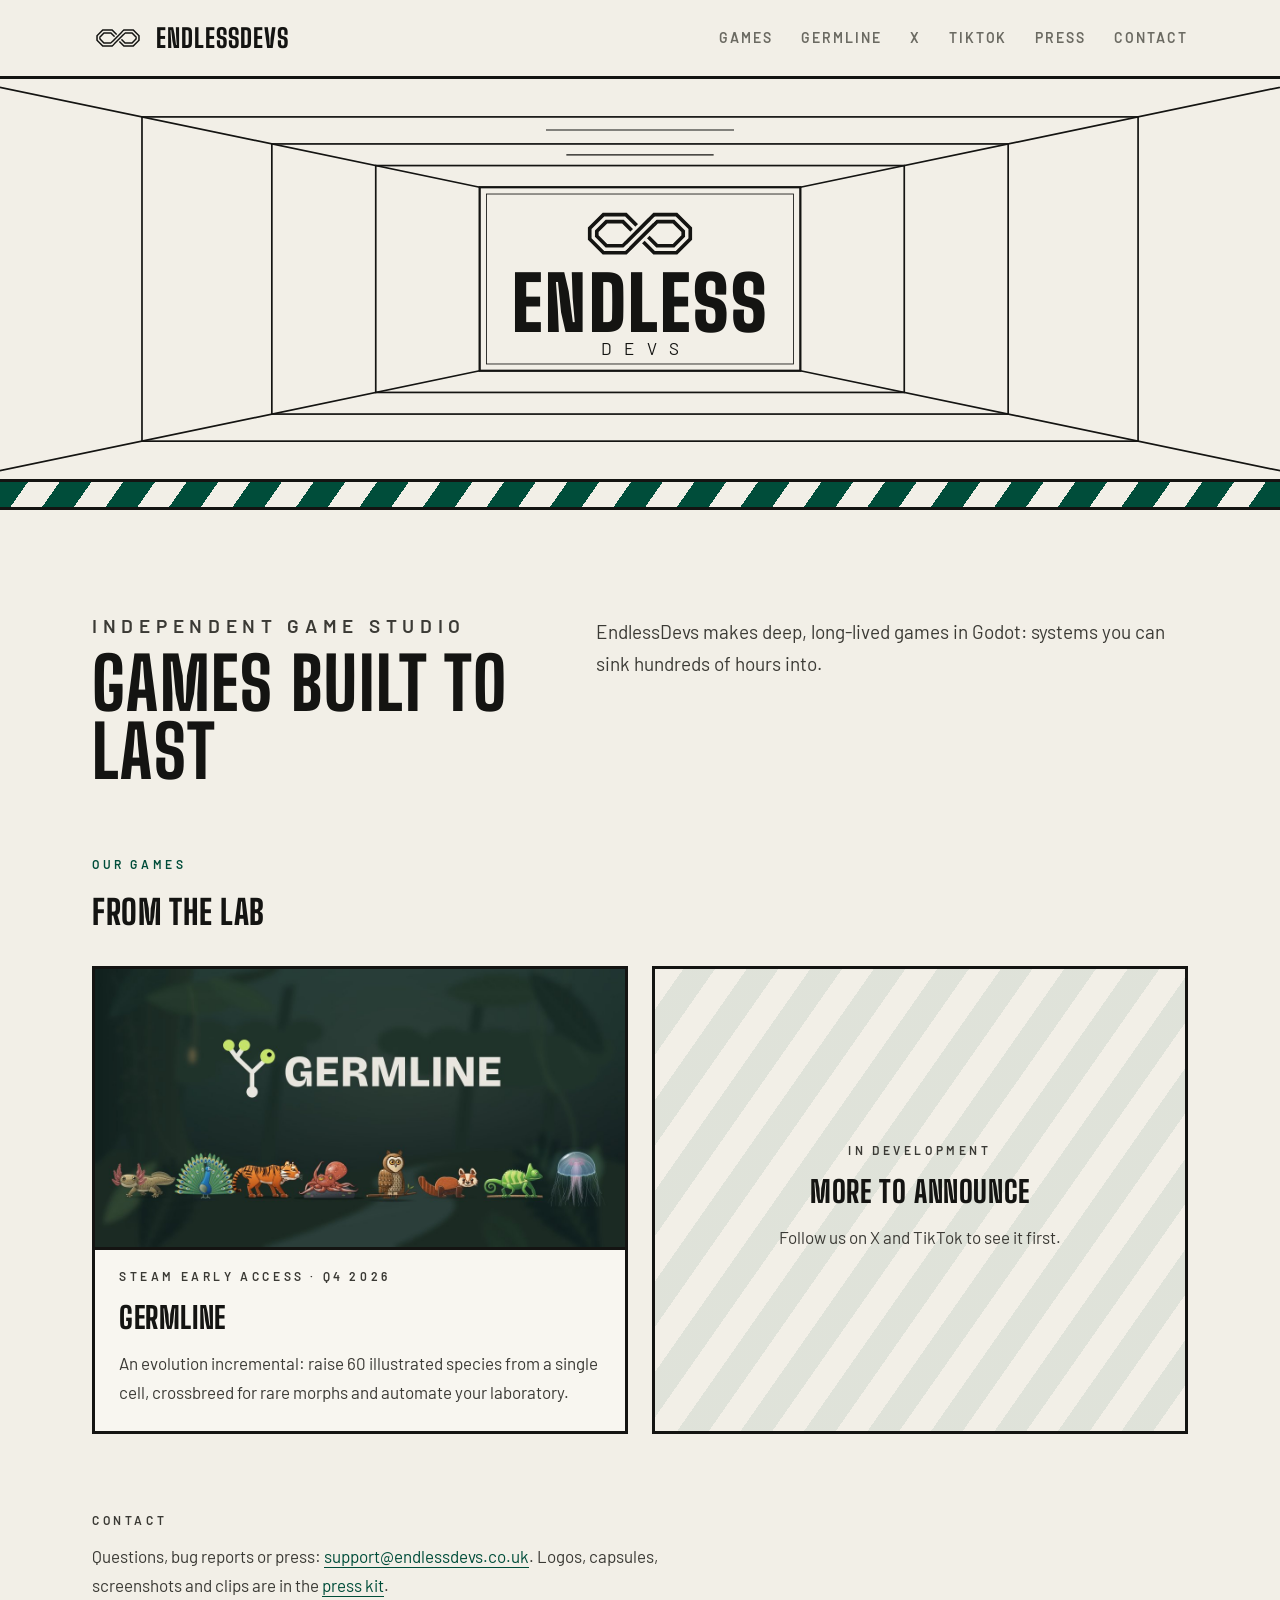
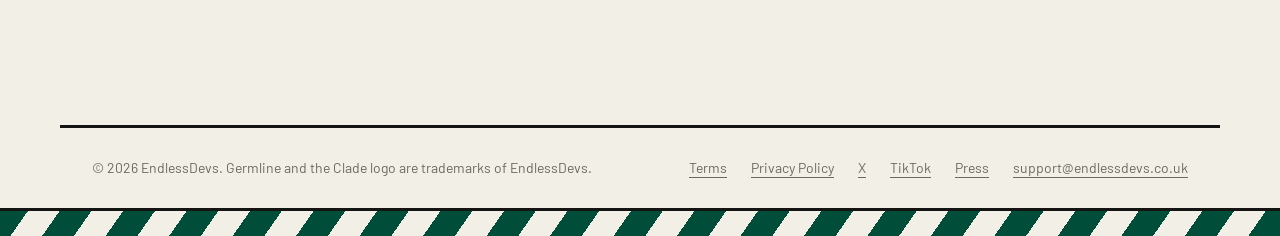
==== commit 5239a953: "site: dark mode, smaller corridor hero, studio-wide press kit with Steam developer link" ====
--- a/index.html
+++ b/index.html
@@ -17,7 +17,7 @@
 <link rel="preconnect" href="https://fonts.googleapis.com">
 <link rel="preconnect" href="https://fonts.gstatic.com" crossorigin>
 <link rel="stylesheet" href="https://fonts.googleapis.com/css2?family=Barlow:wght@300;400;600;700&family=Big+Shoulders+Display:wght@800;900&display=swap">
-<link rel="stylesheet" href="/style.css?v=20261104a">
+<link rel="stylesheet" href="/style.css?v=20261104b">
 </head>
 <body>
 <a class="skip" href="#main">Skip to content</a>
@@ -37,20 +37,19 @@
 
 <main id="main">
   <section class="corridor">
-    <svg viewBox="0 0 1232 706" preserveAspectRatio="xMidYMid slice" role="img" aria-label="EndlessDevs sign at the end of an endless corridor">
+    <svg viewBox="0 0 2400 706" preserveAspectRatio="xMidYMid slice" role="img" aria-label="EndlessDevs sign at the end of an endless corridor">
       <g fill="none" stroke="#141412" stroke-width="3">
-        <path d="M0 0L333 191M1232 0L899 191M0 706L333 515M1232 706L899 515"/>
-        <rect x="62" y="35" width="1108" height="636"/>
-        <rect x="172" y="99" width="888" height="508"/>
-        <rect x="259" y="148" width="714" height="410"/>
-        <path d="M450 66H782M486 122H746" stroke-width="2"/>
-        <path d="M30 671H62M1170 671H1202M140 607H172M1060 607H1092M228 558H259M973 558H1004" stroke="#6b6a62" stroke-width="1.5"/>
+        <path d="M0 0L917 191M2400 0L1483 191M0 706L917 515M2400 706L1483 515"/>
+        <rect x="321" y="66.9" width="1758.1" height="572.3"/>
+        <rect x="550.2" y="114.6" width="1299.6" height="476.8"/>
+        <rect x="733.6" y="152.8" width="932.8" height="400.4"/>
+        <path d="M1034 90H1366M1070 134H1330" stroke-width="2"/>
       </g>
-      <rect x="333" y="191" width="566" height="324" fill="#f8f6f0" stroke="#141412" stroke-width="4"/>
-      <rect x="345" y="203" width="542" height="300" fill="none" stroke="#141412" stroke-width="1.5"/>
-      <image href="/assets/brand/mark.svg" x="506" y="218" width="220" height="110"/>
-      <text class="wm" x="616" y="446" text-anchor="middle">ENDLESS</text>
-      <text class="sub" x="627" y="487" text-anchor="middle">DEVS</text>
+      <rect x="917" y="191" width="566" height="324" fill="#f8f6f0" stroke="#141412" stroke-width="4"/>
+      <rect x="929" y="203" width="542" height="300" fill="none" stroke="#141412" stroke-width="1.5"/>
+      <image href="/assets/brand/mark.svg" x="1090" y="218" width="220" height="110"/>
+      <text class="wm" x="1200" y="446" text-anchor="middle">ENDLESS</text>
+      <text class="sub" x="1211" y="487" text-anchor="middle">DEVS</text>
     </svg>
     <div class="stripe" aria-hidden="true"></div>
   </section>
--- a/style.css
+++ b/style.css
@@ -1,4 +1,8 @@
 :root{color-scheme:light;--bg:#f2efe7;--panel:#f8f6f0;--ink:#141412;--body:#3b3a35;--muted:#6b6a62;--line:#d8d3c6;--rule:#141412;--accent:#004d3a;--display:"Big Shoulders Display",Impact,sans-serif;--text:"Barlow",system-ui,-apple-system,"Segoe UI",sans-serif;--stripe:repeating-linear-gradient(-55deg,var(--accent) 0 26px,var(--bg) 26px 52px)}
+@media(prefers-color-scheme:dark){:root{color-scheme:dark;--bg:#141412;--panel:#1c1c19;--ink:#f2efe7;--body:#cfcbc0;--muted:#98958b;--line:#2e2d29;--rule:#f2efe7;--accent:#4fbf95;--stripe:repeating-linear-gradient(-55deg,#00704f 0 26px,#f2efe7 26px 52px)}}
+.corridor [stroke="#141412"]{stroke:var(--ink)}
+.corridor [stroke="#6b6a62"]{stroke:var(--muted)}
+.corridor [fill="#f8f6f0"]{fill:var(--bg)}
 *{box-sizing:border-box}
 html{scroll-behavior:smooth;scroll-padding-top:24px}
 body{margin:0;background:var(--bg);color:var(--ink);font:17px/1.7 var(--text);-webkit-font-smoothing:antialiased}
@@ -34,7 +38,7 @@
 
 /* Studio home */
 .corridor{border-bottom:3px solid var(--rule)}
-.corridor svg{display:block;width:100%;height:clamp(380px,56vw,640px)}
+.corridor svg{display:block;width:100%;height:clamp(240px,32vw,400px)}
 .corridor .wm{font:900 132px/1 var(--display);fill:var(--ink);letter-spacing:4px}
 .corridor .sub{font:400 30px/1 var(--text);fill:var(--ink);letter-spacing:22px}
 .intro-band{display:grid;grid-template-columns:1fr 1.3fr;gap:48px;align-items:start;padding:72px 0 24px}
@@ -168,7 +172,7 @@
 .press-block h2{font-size:32px;line-height:1.1;font-weight:800;margin:0 0 16px;padding-top:22px;border-top:3px solid var(--rule)}
 .press-block p,.press-block li{color:var(--body);max-width:740px}
 .press-block .gallery{margin:0}
-.press-block .gallery img{aspect-ratio:16/9;object-fit:contain;background:var(--panel)}
+.press-block .gallery img{aspect-ratio:16/9;object-fit:contain;background:var(--bg)}
 .press-block figcaption{font-size:14px;color:var(--muted);padding:8px 2px 0}
 .clips{display:grid;grid-template-columns:repeat(auto-fill,minmax(170px,1fr));gap:12px}
 .clips figure,.press-block figure{margin:0}
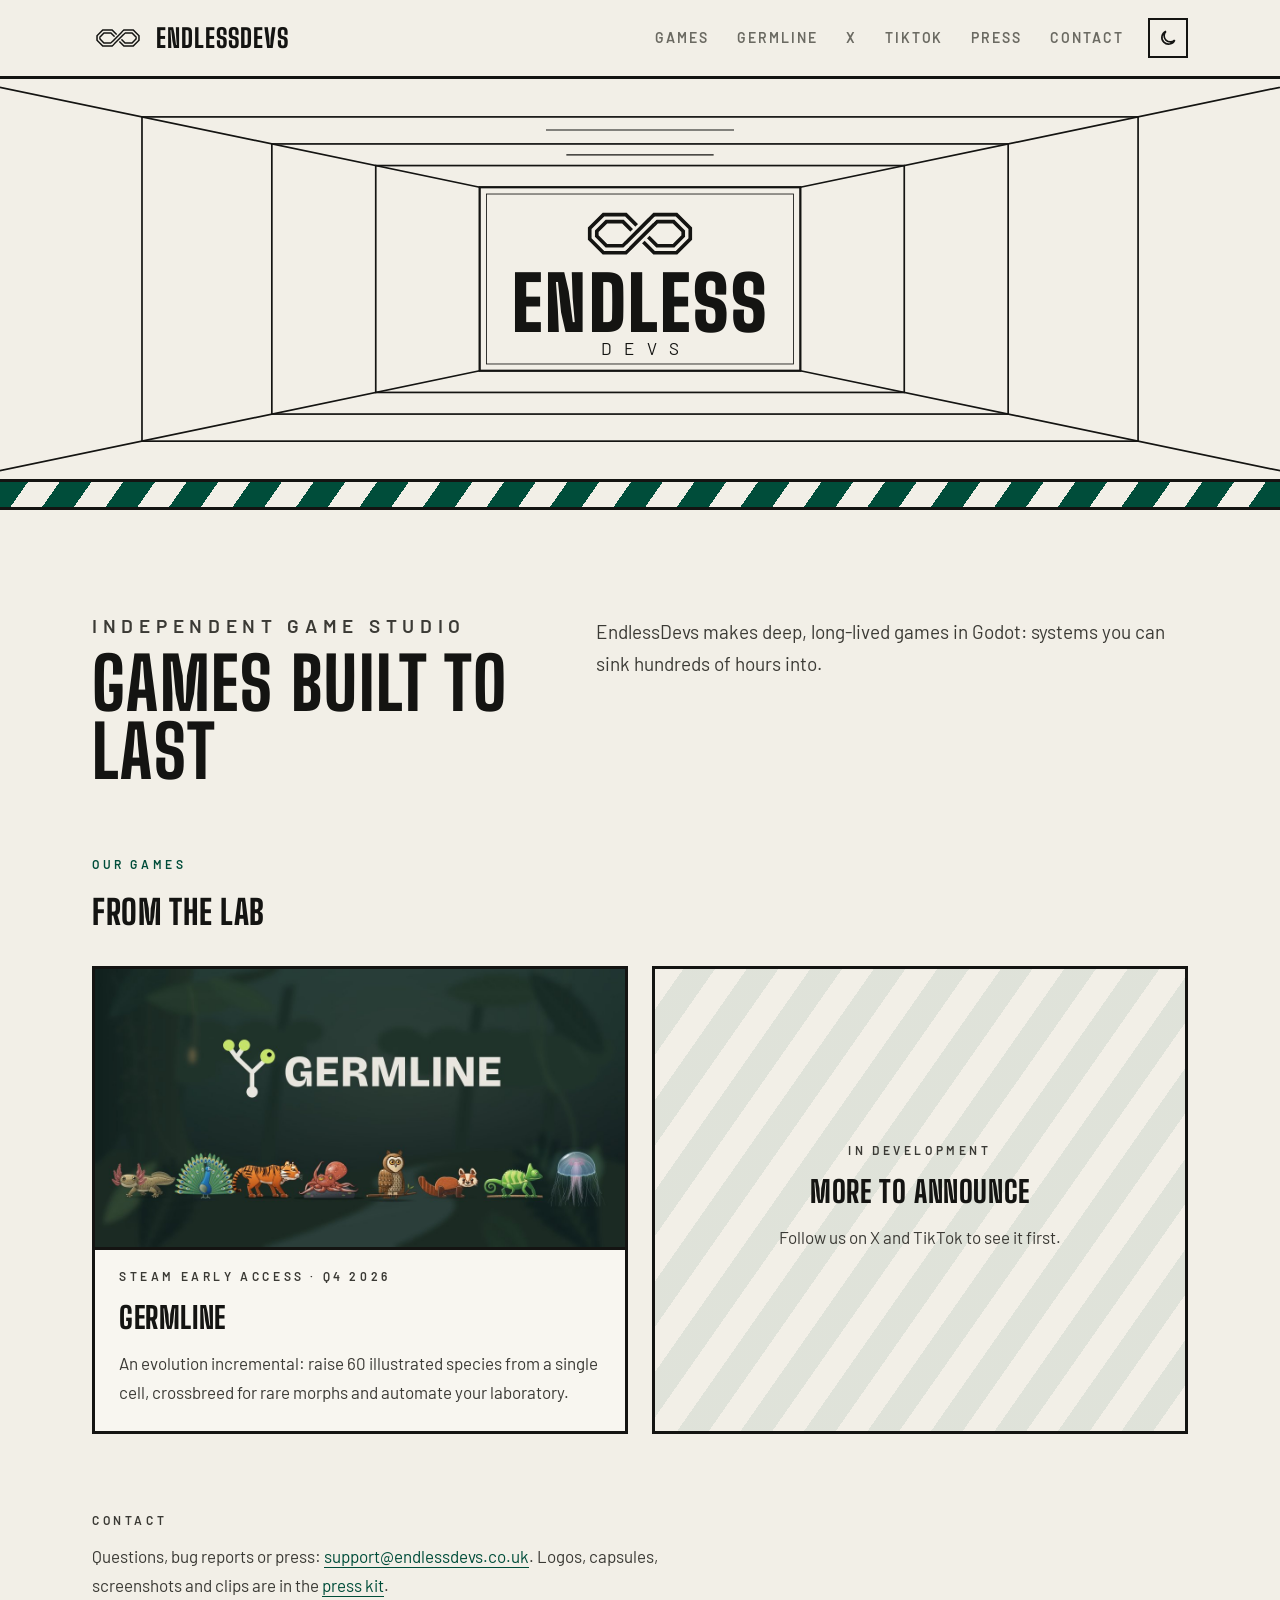
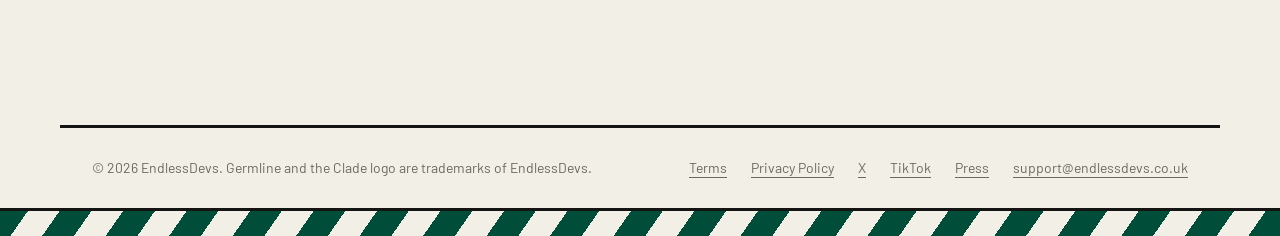
==== commit c7a0f498: "site: light by default with a sun/moon dark mode toggle in the header" ====
--- a/index.html
+++ b/index.html
@@ -17,13 +17,15 @@
 <link rel="preconnect" href="https://fonts.googleapis.com">
 <link rel="preconnect" href="https://fonts.gstatic.com" crossorigin>
 <link rel="stylesheet" href="https://fonts.googleapis.com/css2?family=Barlow:wght@300;400;600;700&family=Big+Shoulders+Display:wght@800;900&display=swap">
-<link rel="stylesheet" href="/style.css?v=20261104b">
+<link rel="stylesheet" href="/style.css?v=20261104c">
+<script>try{if(localStorage.theme==="dark")document.documentElement.dataset.theme="dark"}catch(e){}</script>
+<script src="/theme.js?v=1" defer></script>
 </head>
 <body>
 <a class="skip" href="#main">Skip to content</a>
 <header class="site-header">
   <div class="wrap">
-    <a class="brand" href="/"><img src="/assets/brand/mark.svg" alt=""><span>ENDLESSDEVS</span></a>
+    <a class="brand" href="/"><img class="mark" src="/assets/brand/mark.svg" alt=""><span>ENDLESSDEVS</span></a>
     <nav class="nav" aria-label="Site">
       <a href="/#games">Games</a>
       <a href="/germline">Germline</a>
@@ -32,6 +34,7 @@
       <a href="/press">Press</a>
       <a href="mailto:support@endlessdevs.co.uk">Contact</a>
     </nav>
+    <button class="theme-toggle" type="button" aria-label="Switch to dark mode" aria-pressed="false"><svg class="moon" viewBox="0 0 24 24" fill="none" stroke="currentColor" stroke-width="2" aria-hidden="true"><path d="M20 14.5A8 8 0 1 1 9.5 4 6.5 6.5 0 0 0 20 14.5Z"/></svg><svg class="sun" viewBox="0 0 24 24" fill="none" stroke="currentColor" stroke-width="2" aria-hidden="true"><circle cx="12" cy="12" r="4"/><path d="M12 2v2.5M12 19.5V22M2 12h2.5M19.5 12H22M4.9 4.9l1.8 1.8M17.3 17.3l1.8 1.8M4.9 19.1l1.8-1.8M17.3 6.7l1.8-1.8"/></svg></button>
   </div>
 </header>
 
@@ -47,7 +50,7 @@
       </g>
       <rect x="917" y="191" width="566" height="324" fill="#f8f6f0" stroke="#141412" stroke-width="4"/>
       <rect x="929" y="203" width="542" height="300" fill="none" stroke="#141412" stroke-width="1.5"/>
-      <image href="/assets/brand/mark.svg" x="1090" y="218" width="220" height="110"/>
+      <image class="mark" href="/assets/brand/mark.svg" x="1090" y="218" width="220" height="110"/>
       <text class="wm" x="1200" y="446" text-anchor="middle">ENDLESS</text>
       <text class="sub" x="1211" y="487" text-anchor="middle">DEVS</text>
     </svg>
--- a/style.css
+++ b/style.css
@@ -1,5 +1,5 @@
 :root{color-scheme:light;--bg:#f2efe7;--panel:#f8f6f0;--ink:#141412;--body:#3b3a35;--muted:#6b6a62;--line:#d8d3c6;--rule:#141412;--accent:#004d3a;--display:"Big Shoulders Display",Impact,sans-serif;--text:"Barlow",system-ui,-apple-system,"Segoe UI",sans-serif;--stripe:repeating-linear-gradient(-55deg,var(--accent) 0 26px,var(--bg) 26px 52px)}
-@media(prefers-color-scheme:dark){:root{color-scheme:dark;--bg:#141412;--panel:#1c1c19;--ink:#f2efe7;--body:#cfcbc0;--muted:#98958b;--line:#2e2d29;--rule:#f2efe7;--accent:#4fbf95;--stripe:repeating-linear-gradient(-55deg,#00704f 0 26px,#f2efe7 26px 52px)}}
+:root[data-theme=dark]{color-scheme:dark;--bg:#141412;--panel:#1c1c19;--ink:#f2efe7;--body:#cfcbc0;--muted:#98958b;--line:#2e2d29;--rule:#f2efe7;--accent:#4fbf95;--stripe:repeating-linear-gradient(-55deg,#00704f 0 26px,#f2efe7 26px 52px)}
 .corridor [stroke="#141412"]{stroke:var(--ink)}
 .corridor [stroke="#6b6a62"]{stroke:var(--muted)}
 .corridor [fill="#f8f6f0"]{fill:var(--bg)}
@@ -19,7 +19,7 @@
 .site-header .wrap{display:flex;justify-content:space-between;align-items:center;min-height:76px;gap:24px}
 .brand{display:flex;align-items:center;gap:12px;color:var(--ink);text-decoration:none;font:800 26px/1 var(--display);letter-spacing:.04em}
 .brand img{width:52px;height:26px}
-.nav{display:flex;gap:28px;font:600 14px/1 var(--text);letter-spacing:.14em;text-transform:uppercase}
+.nav{display:flex;margin-left:auto;gap:28px;font:600 14px/1 var(--text);letter-spacing:.14em;text-transform:uppercase}
 .nav a{color:var(--muted);text-decoration:none}
 .nav a:hover,.nav a[aria-current]{color:var(--ink)}
 .site-footer{color:var(--muted);font-size:14px;margin-top:40px}
@@ -177,3 +177,10 @@
 .clips{display:grid;grid-template-columns:repeat(auto-fill,minmax(170px,1fr));gap:12px}
 .clips figure,.press-block figure{margin:0}
 .clips video{display:block;width:100%;height:auto;background:#000;border:3px solid var(--rule)}
+
+/* Theme toggle: moon in light mode, sun in dark */
+.theme-toggle{flex:none;display:grid;place-items:center;width:40px;height:40px;padding:0;border:2px solid var(--rule);background:transparent;color:var(--ink);cursor:pointer}
+.theme-toggle:hover{background:var(--ink);color:var(--bg)}
+.theme-toggle svg{width:20px;height:20px}
+.theme-toggle .sun,[data-theme=dark] .theme-toggle .moon{display:none}
+[data-theme=dark] .theme-toggle .sun{display:block}
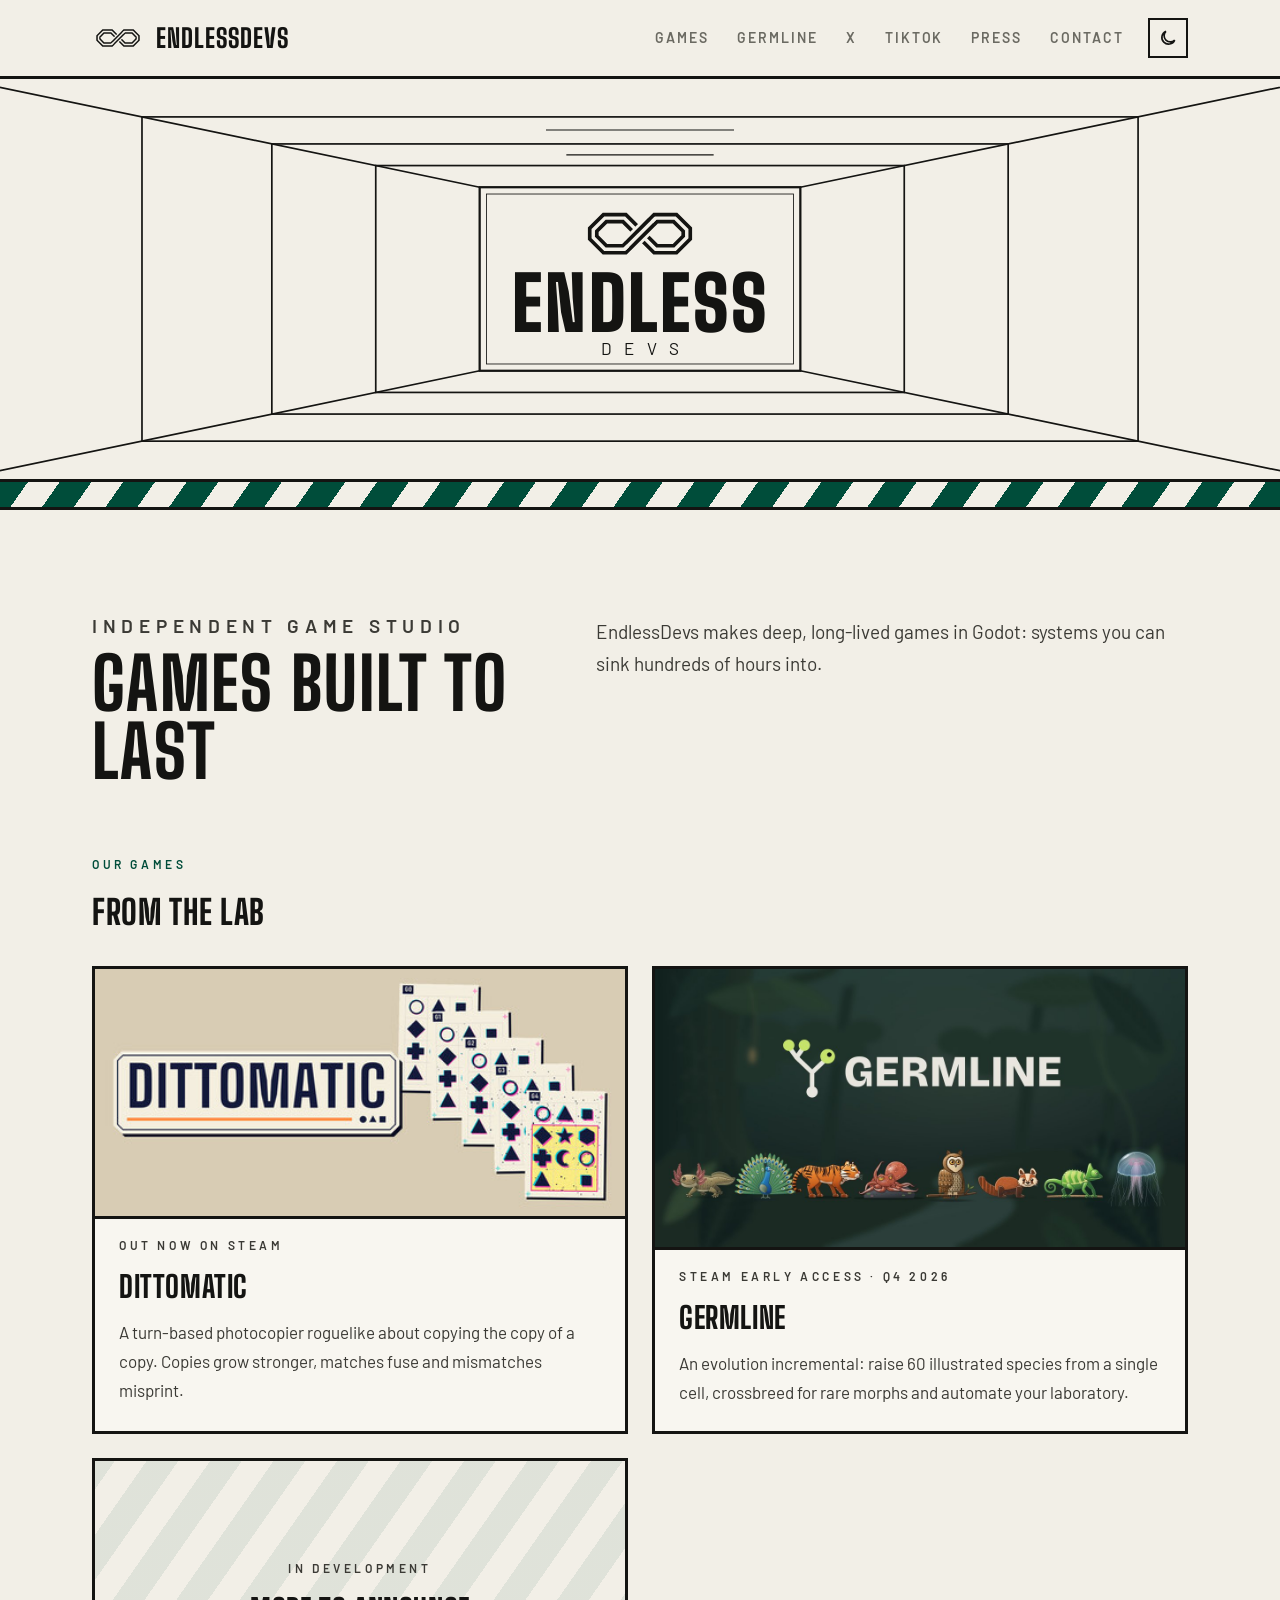
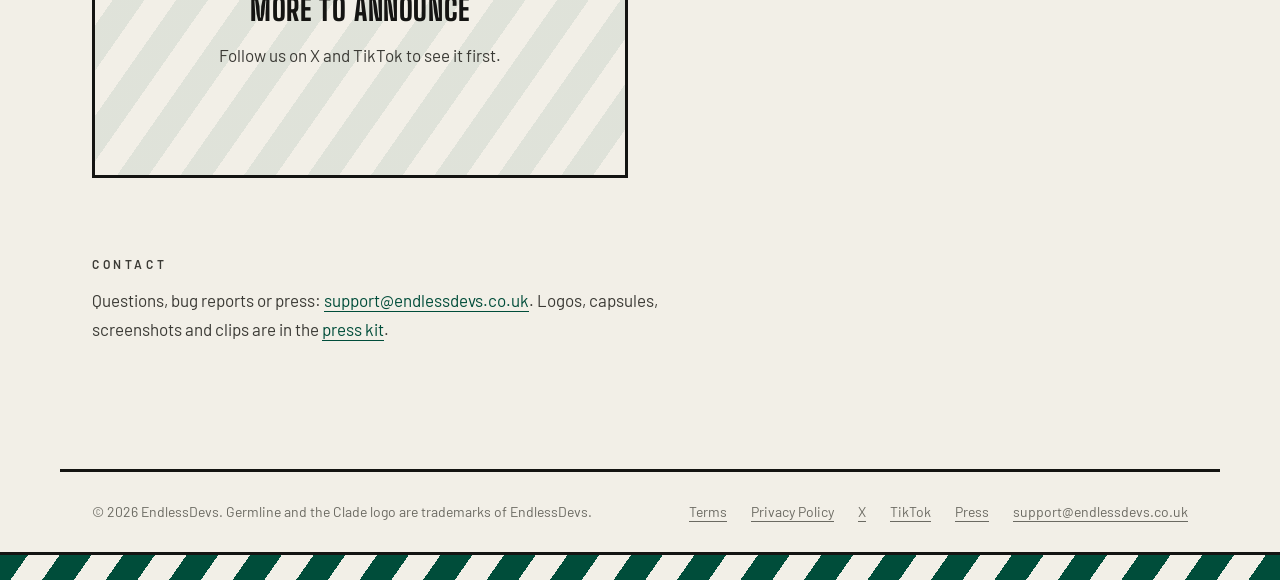
==== commit 433ac8cc: "site: Dittomatic is live; add Steam card to home page and update meta Co-Authored-By: Claude Opus 5." ====
--- a/index.html
+++ b/index.html
@@ -4,9 +4,9 @@
 <meta charset="utf-8">
 <meta name="viewport" content="width=device-width, initial-scale=1">
 <title>EndlessDevs · Independent game studio</title>
-<meta name="description" content="EndlessDevs is an independent game studio making deep, long-lived games in Godot. Our first game, Germline, is coming to Steam Early Access.">
+<meta name="description" content="EndlessDevs is an independent game studio making deep, long-lived games in Godot. Dittomatic is out now on Steam; Germline is coming to Steam Early Access.">
 <meta property="og:title" content="EndlessDevs">
-<meta property="og:description" content="Independent game studio. Makers of Germline, coming to Steam Early Access.">
+<meta property="og:description" content="Independent game studio. Makers of Dittomatic, out now on Steam, and Germline.">
 <meta property="og:image" content="https://endlessdevs.co.uk/assets/brand/og.png">
 <meta property="og:url" content="https://endlessdevs.co.uk/">
 <meta name="twitter:card" content="summary_large_image">
@@ -70,6 +70,14 @@
       <p class="eyebrow">Our games</p>
       <h2 id="games-title">From the lab</h2>
       <div class="game-grid">
+        <a class="game" href="https://store.steampowered.com/app/4068280/Dittomatic/">
+          <img src="/assets/dittomatic.jpg" alt="Dittomatic capsule art" width="460" height="215" loading="lazy">
+          <div>
+            <p class="eyebrow">Out now on Steam</p>
+            <h3>Dittomatic</h3>
+            <p>A turn-based photocopier roguelike about copying the copy of a copy. Copies grow stronger, matches fuse and mismatches misprint.</p>
+          </div>
+        </a>
         <a class="game" href="/germline">
           <img src="/assets/og.jpg" alt="Germline key art" width="1200" height="630" loading="lazy">
           <div>
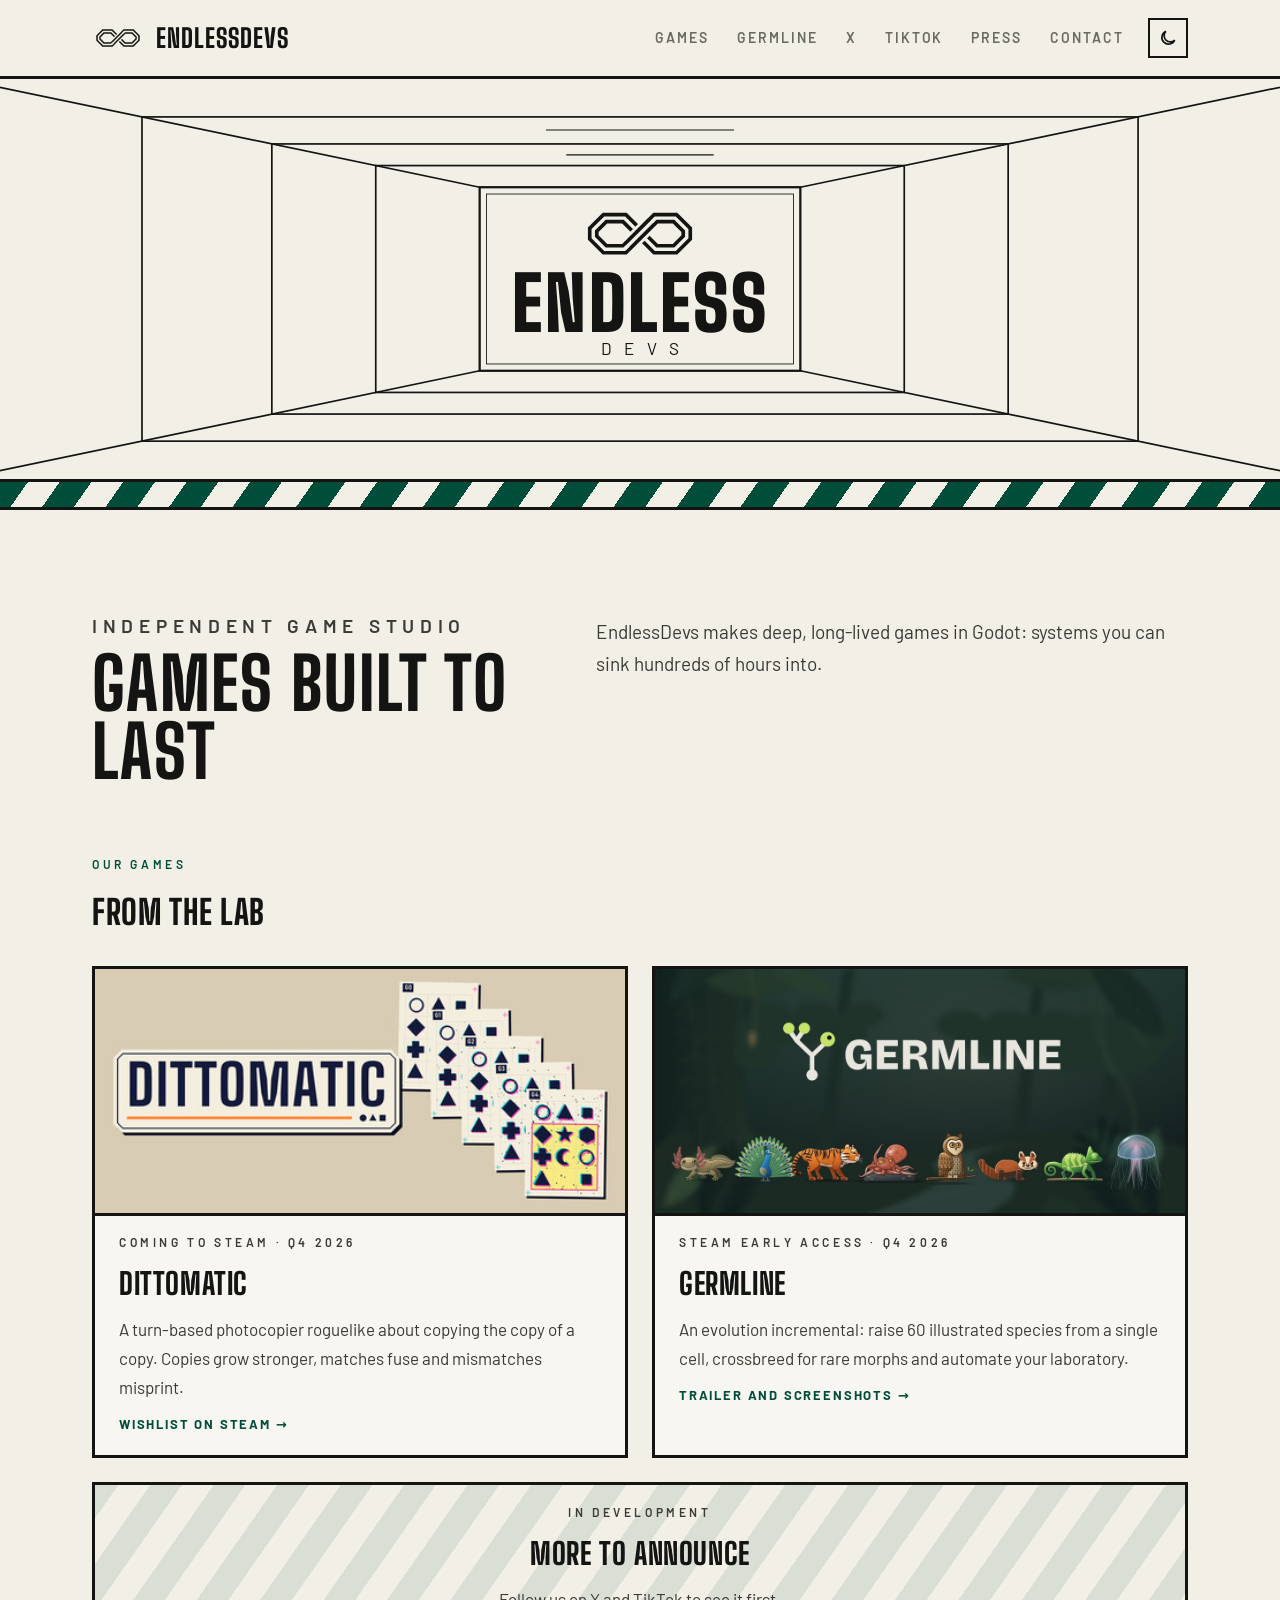
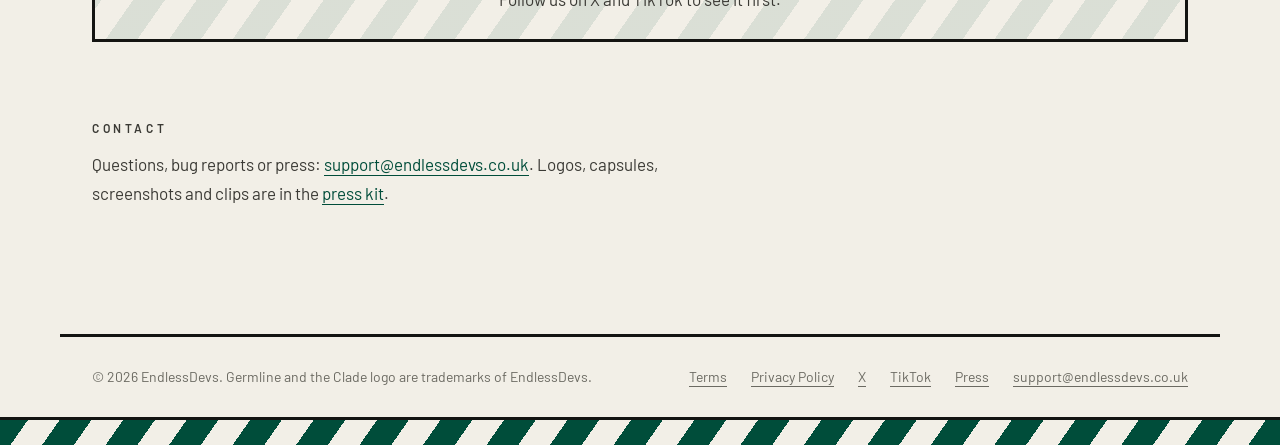
==== commit e2da4722: "site: Dittomatic is coming Q4 2026, not out now; tidy home cards, add it to press kit - Home card, m" ====
--- a/index.html
+++ b/index.html
@@ -4,9 +4,9 @@
 <meta charset="utf-8">
 <meta name="viewport" content="width=device-width, initial-scale=1">
 <title>EndlessDevs · Independent game studio</title>
-<meta name="description" content="EndlessDevs is an independent game studio making deep, long-lived games in Godot. Dittomatic is out now on Steam; Germline is coming to Steam Early Access.">
+<meta name="description" content="EndlessDevs is an independent game studio making deep, long-lived games in Godot. Dittomatic and Germline are coming to Steam in Q4 2026. Wishlist them now.">
 <meta property="og:title" content="EndlessDevs">
-<meta property="og:description" content="Independent game studio. Makers of Dittomatic, out now on Steam, and Germline.">
+<meta property="og:description" content="Independent game studio. Makers of Dittomatic and Germline, both coming to Steam in Q4 2026.">
 <meta property="og:image" content="https://endlessdevs.co.uk/assets/brand/og.png">
 <meta property="og:url" content="https://endlessdevs.co.uk/">
 <meta name="twitter:card" content="summary_large_image">
@@ -16,8 +16,8 @@
 <link rel="icon" href="/assets/brand/mark.svg" type="image/svg+xml">
 <link rel="preconnect" href="https://fonts.googleapis.com">
 <link rel="preconnect" href="https://fonts.gstatic.com" crossorigin>
-<link rel="stylesheet" href="https://fonts.googleapis.com/css2?family=Barlow:wght@300;400;600;700&family=Big+Shoulders+Display:wght@800;900&display=swap">
-<link rel="stylesheet" href="/style.css?v=20261104c">
+<link rel="stylesheet" href="https://fonts.googleapis.com/css2?family=Barlow:wght@400;600;700&family=Big+Shoulders+Display:wght@800;900&display=swap">
+<link rel="stylesheet" href="/style.css?v=20261109">
 <script>try{if(localStorage.theme==="dark")document.documentElement.dataset.theme="dark"}catch(e){}</script>
 <script src="/theme.js?v=1" defer></script>
 </head>
@@ -73,9 +73,10 @@
         <a class="game" href="https://store.steampowered.com/app/4068280/Dittomatic/">
           <img src="/assets/dittomatic.jpg" alt="Dittomatic capsule art" width="460" height="215" loading="lazy">
           <div>
-            <p class="eyebrow">Out now on Steam</p>
+            <p class="eyebrow">Coming to Steam · Q4 2026</p>
             <h3>Dittomatic</h3>
             <p>A turn-based photocopier roguelike about copying the copy of a copy. Copies grow stronger, matches fuse and mismatches misprint.</p>
+            <p class="more">Wishlist on Steam →</p>
           </div>
         </a>
         <a class="game" href="/germline">
@@ -84,6 +85,7 @@
             <p class="eyebrow">Steam Early Access · Q4 2026</p>
             <h3>Germline</h3>
             <p>An evolution incremental: raise 60 illustrated species from a single cell, crossbreed for rare morphs and automate your laboratory.</p>
+            <p class="more">Trailer and screenshots →</p>
           </div>
         </a>
         <div class="game next">
--- a/style.css
+++ b/style.css
@@ -48,13 +48,14 @@
 .games>h2{font-size:34px;font-weight:800;margin:14px 0 24px}
 .game-grid{display:grid;grid-template-columns:repeat(2,1fr);gap:24px}
 .game{display:block;border:3px solid var(--rule);background:var(--panel);color:var(--ink);text-decoration:none}
-.game img{display:block;width:100%;height:auto;border-bottom:3px solid var(--rule)}
+.game img{display:block;width:100%;height:auto;aspect-ratio:460/215;object-fit:cover;border-bottom:3px solid var(--rule)}
 .game div{padding:20px 24px 24px}
 .game h3{font-size:30px;font-weight:800;margin:10px 0 6px}
 .game p{margin:0;color:var(--body)}
+.game .more{margin-top:16px;color:var(--accent);font:700 13px/1 var(--text);letter-spacing:.14em;text-transform:uppercase}
 a.game:hover{background:var(--ink)}
 a.game:hover h3,a.game:hover p,a.game:hover .eyebrow{color:var(--bg)}
-.game.next{display:flex;align-items:center;justify-content:center;min-height:320px;background:repeating-linear-gradient(-55deg,transparent 0 26px,rgba(0,77,58,.08) 26px 52px)}
+.game.next{grid-column:1/-1;display:flex;align-items:center;justify-content:center;min-height:160px;background:repeating-linear-gradient(-55deg,transparent 0 26px,color-mix(in srgb,var(--accent) 10%,transparent) 26px 52px)}
 .game.next div{text-align:center}
 
 /* Game page: the game's own dark art band inside the studio frame */
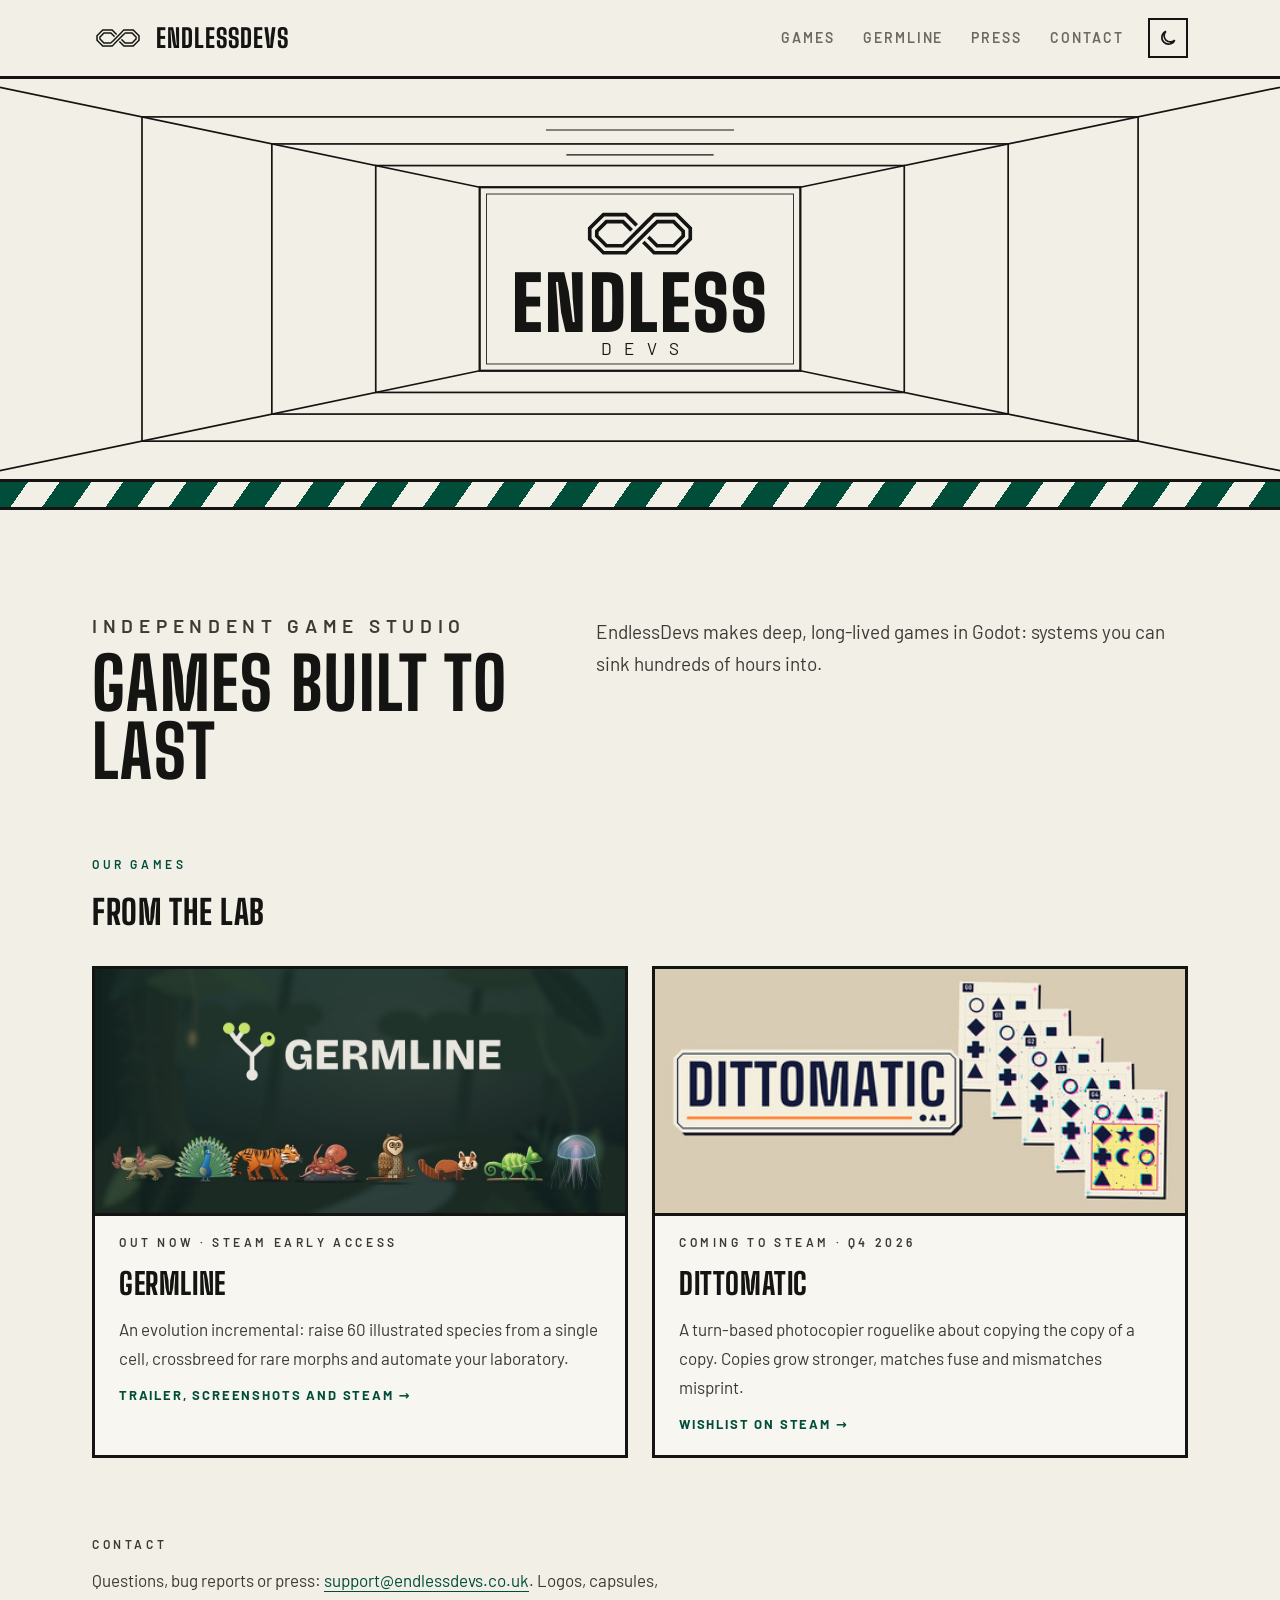
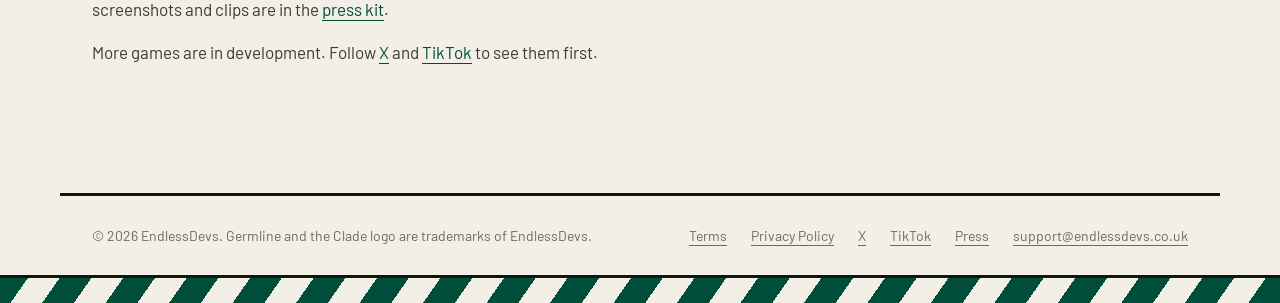
==== commit a0f20f02: "site: Germline is out in Early Access; trim header, home cards and game page - Germline page, home c" ====
--- a/index.html
+++ b/index.html
@@ -4,9 +4,9 @@
 <meta charset="utf-8">
 <meta name="viewport" content="width=device-width, initial-scale=1">
 <title>EndlessDevs · Independent game studio</title>
-<meta name="description" content="EndlessDevs is an independent game studio making deep, long-lived games in Godot. Dittomatic and Germline are coming to Steam in Q4 2026. Wishlist them now.">
+<meta name="description" content="EndlessDevs is an independent game studio making deep, long-lived games in Godot. Germline is out now in Steam Early Access. Dittomatic is coming to Steam in Q4 2026.">
 <meta property="og:title" content="EndlessDevs">
-<meta property="og:description" content="Independent game studio. Makers of Dittomatic and Germline, both coming to Steam in Q4 2026.">
+<meta property="og:description" content="Independent game studio. Germline is out now in Steam Early Access. Dittomatic is coming in Q4 2026.">
 <meta property="og:image" content="https://endlessdevs.co.uk/assets/brand/og.png">
 <meta property="og:url" content="https://endlessdevs.co.uk/">
 <meta name="twitter:card" content="summary_large_image">
@@ -17,7 +17,7 @@
 <link rel="preconnect" href="https://fonts.googleapis.com">
 <link rel="preconnect" href="https://fonts.gstatic.com" crossorigin>
 <link rel="stylesheet" href="https://fonts.googleapis.com/css2?family=Barlow:wght@400;600;700&family=Big+Shoulders+Display:wght@800;900&display=swap">
-<link rel="stylesheet" href="/style.css?v=20261109">
+<link rel="stylesheet" href="/style.css?v=20261113b">
 <script>try{if(localStorage.theme==="dark")document.documentElement.dataset.theme="dark"}catch(e){}</script>
 <script src="/theme.js?v=1" defer></script>
 </head>
@@ -25,12 +25,10 @@
 <a class="skip" href="#main">Skip to content</a>
 <header class="site-header">
   <div class="wrap">
-    <a class="brand" href="/"><img class="mark" src="/assets/brand/mark.svg" alt=""><span>ENDLESSDEVS</span></a>
+    <a class="brand" href="/" aria-label="EndlessDevs home"><img class="mark" src="/assets/brand/mark.svg" alt=""><span>ENDLESSDEVS</span></a>
     <nav class="nav" aria-label="Site">
       <a href="/#games">Games</a>
       <a href="/germline">Germline</a>
-      <a href="https://x.com/TheEndlessDevs">X</a>
-      <a href="https://www.tiktok.com/@endless.devs">TikTok</a>
       <a href="/press">Press</a>
       <a href="mailto:support@endlessdevs.co.uk">Contact</a>
     </nav>
@@ -70,6 +68,15 @@
       <p class="eyebrow">Our games</p>
       <h2 id="games-title">From the lab</h2>
       <div class="game-grid">
+        <a class="game" href="/germline">
+          <img src="/assets/og.jpg" alt="Germline key art" width="1200" height="630" loading="lazy">
+          <div>
+            <p class="eyebrow">Out now · Steam Early Access</p>
+            <h3>Germline</h3>
+            <p>An evolution incremental: raise 60 illustrated species from a single cell, crossbreed for rare morphs and automate your laboratory.</p>
+            <p class="more">Trailer, screenshots and Steam →</p>
+          </div>
+        </a>
         <a class="game" href="https://store.steampowered.com/app/4068280/Dittomatic/">
           <img src="/assets/dittomatic.jpg" alt="Dittomatic capsule art" width="460" height="215" loading="lazy">
           <div>
@@ -79,22 +86,6 @@
             <p class="more">Wishlist on Steam →</p>
           </div>
         </a>
-        <a class="game" href="/germline">
-          <img src="/assets/og.jpg" alt="Germline key art" width="1200" height="630" loading="lazy">
-          <div>
-            <p class="eyebrow">Steam Early Access · Q4 2026</p>
-            <h3>Germline</h3>
-            <p>An evolution incremental: raise 60 illustrated species from a single cell, crossbreed for rare morphs and automate your laboratory.</p>
-            <p class="more">Trailer and screenshots →</p>
-          </div>
-        </a>
-        <div class="game next">
-          <div>
-            <p class="eyebrow">In development</p>
-            <h3>More to announce</h3>
-            <p>Follow us on X and TikTok to see it first.</p>
-          </div>
-        </div>
       </div>
     </section>
 
@@ -102,6 +93,7 @@
       <p class="eyebrow">Contact</p>
       <div>
         <p>Questions, bug reports or press: <a href="mailto:support@endlessdevs.co.uk">support@endlessdevs.co.uk</a>. Logos, capsules, screenshots and clips are in the <a href="/press">press kit</a>.</p>
+        <p>More games are in development. Follow <a href="https://x.com/TheEndlessDevs">X</a> and <a href="https://www.tiktok.com/@endless.devs">TikTok</a> to see them first.</p>
       </div>
     </section>
   </div>
--- a/style.css
+++ b/style.css
@@ -55,8 +55,6 @@
 .game .more{margin-top:16px;color:var(--accent);font:700 13px/1 var(--text);letter-spacing:.14em;text-transform:uppercase}
 a.game:hover{background:var(--ink)}
 a.game:hover h3,a.game:hover p,a.game:hover .eyebrow{color:var(--bg)}
-.game.next{grid-column:1/-1;display:flex;align-items:center;justify-content:center;min-height:160px;background:repeating-linear-gradient(-55deg,transparent 0 26px,color-mix(in srgb,var(--accent) 10%,transparent) 26px 52px)}
-.game.next div{text-align:center}
 
 /* Game page: the game's own dark art band inside the studio frame */
 .hero{position:relative;overflow:hidden;border-bottom:3px solid var(--rule);background:#121413;--ink:#f2efe7;--body:#d6d3ca;--accent:#c6e36b;color:var(--ink)}
@@ -71,7 +69,6 @@
 .logo span{font:800 clamp(52px,9vw,112px)/.9 "Bricolage Grotesque",var(--display);letter-spacing:.01em;text-transform:none}
 .lede{max-width:560px;font-size:20px;line-height:1.6;color:var(--body);margin:0 0 34px}
 .actions{display:flex;flex-wrap:wrap;gap:12px;align-items:center}
-.status{font-size:13px;color:var(--muted);margin-left:6px}
 .features{display:grid;grid-template-columns:repeat(3,1fr);gap:3px;background:var(--rule);border:3px solid var(--rule);margin:80px 0}
 .features div{background:var(--bg);padding:30px 28px}
 .features h2{font-size:26px;line-height:1.1;margin:14px 0 8px;font-weight:800}
@@ -142,7 +139,7 @@
 @media(max-width:600px){
   .wrap{padding:0 16px}
   .nav{gap:14px;font-size:12px;letter-spacing:.1em}
-  .brand{font-size:21px;gap:10px}
+  .brand span,.nav a[href^="mailto"]{display:none}
   .brand img{width:40px;height:20px}
   .hero .wrap{padding-top:72px;padding-bottom:72px}
   .hero::after{background:rgba(18,20,19,.78)}
@@ -150,11 +147,9 @@
   .gallery{grid-template-columns:1fr}
   .wl-body{padding:26px 20px 24px}
   th,td{padding:10px 8px;font-size:14px}
-  .nav a[href="/#about"],.nav a[href*="tiktok"],.nav a[href="/press"]{display:none}
   .logo{gap:14px}.logo img{width:13vw}.logo span{font-size:12vw}
   .stripe{height:20px}
 }
-@media(max-width:380px){.nav a[href^="mailto"]{display:none}}
 @media(prefers-reduced-motion:reduce){html{scroll-behavior:auto}}
 @media print{
   body{background:#fff;color:#000;font-size:11pt}
